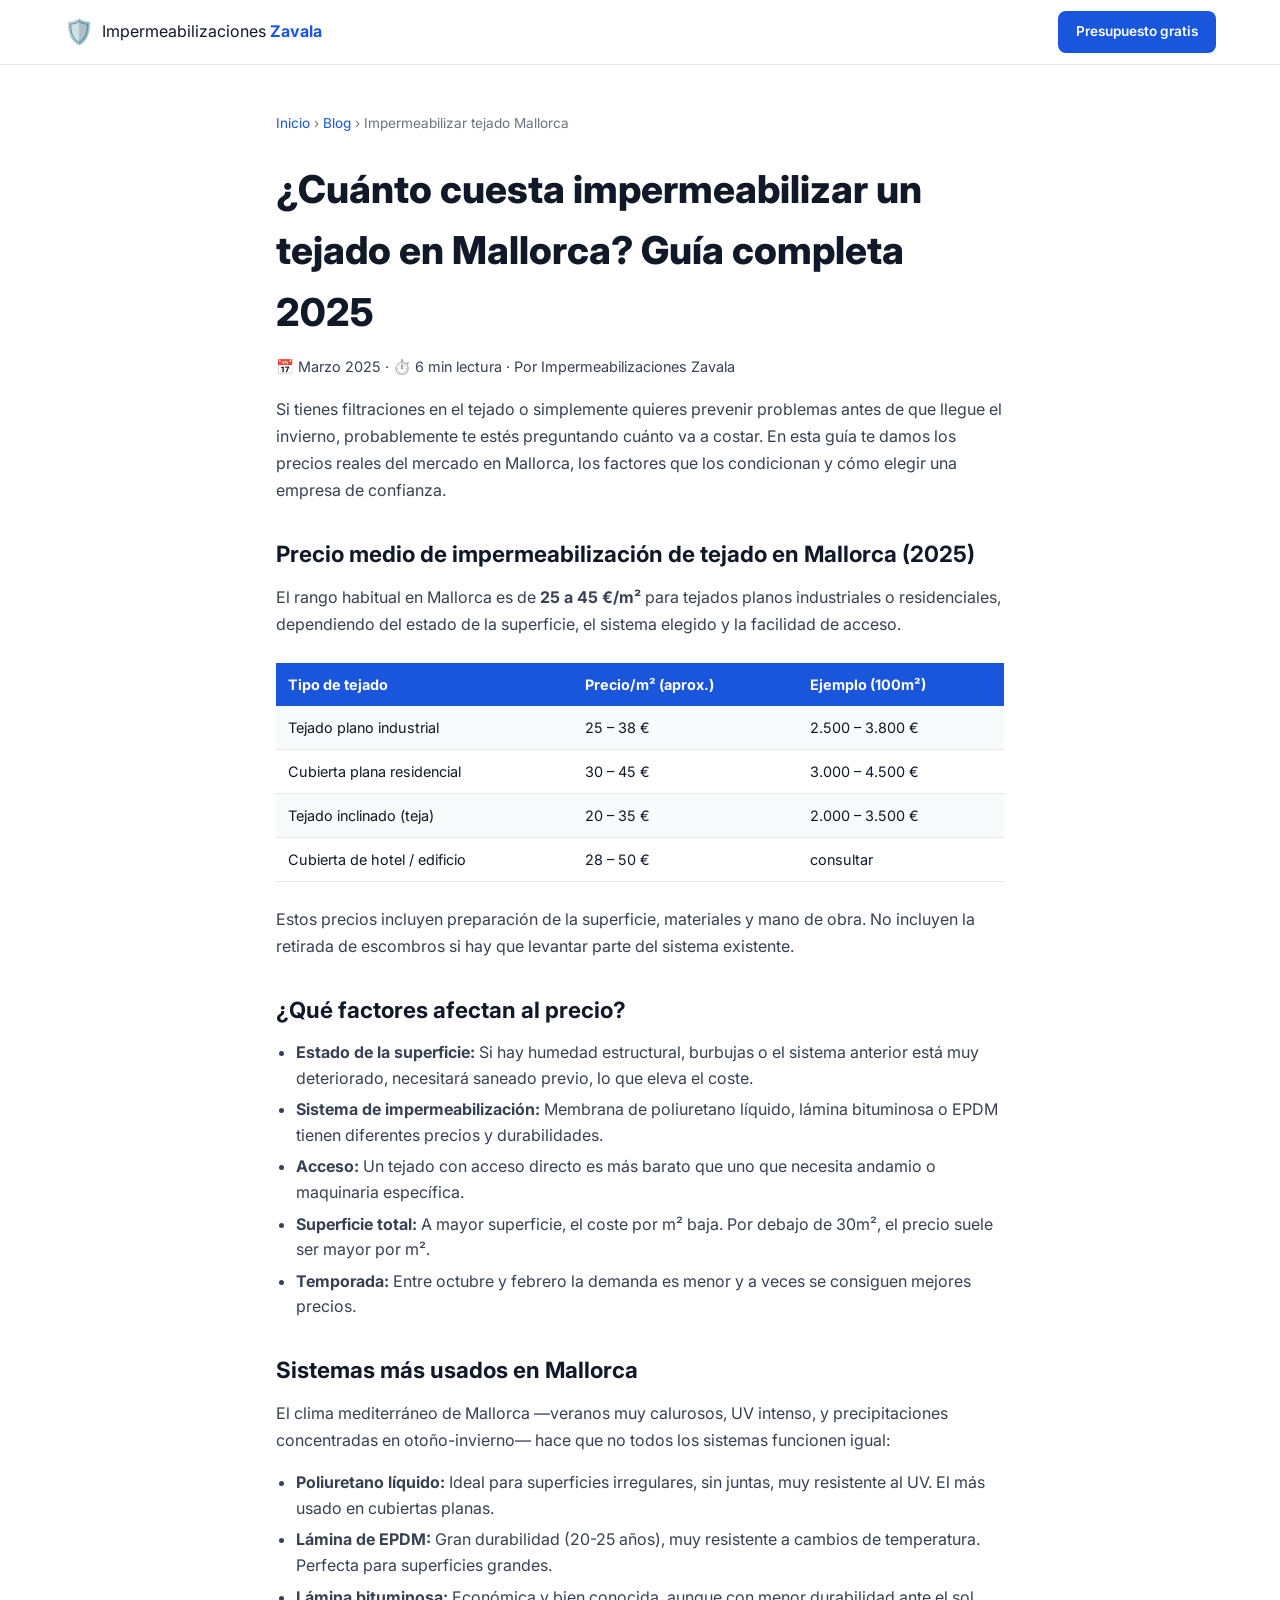
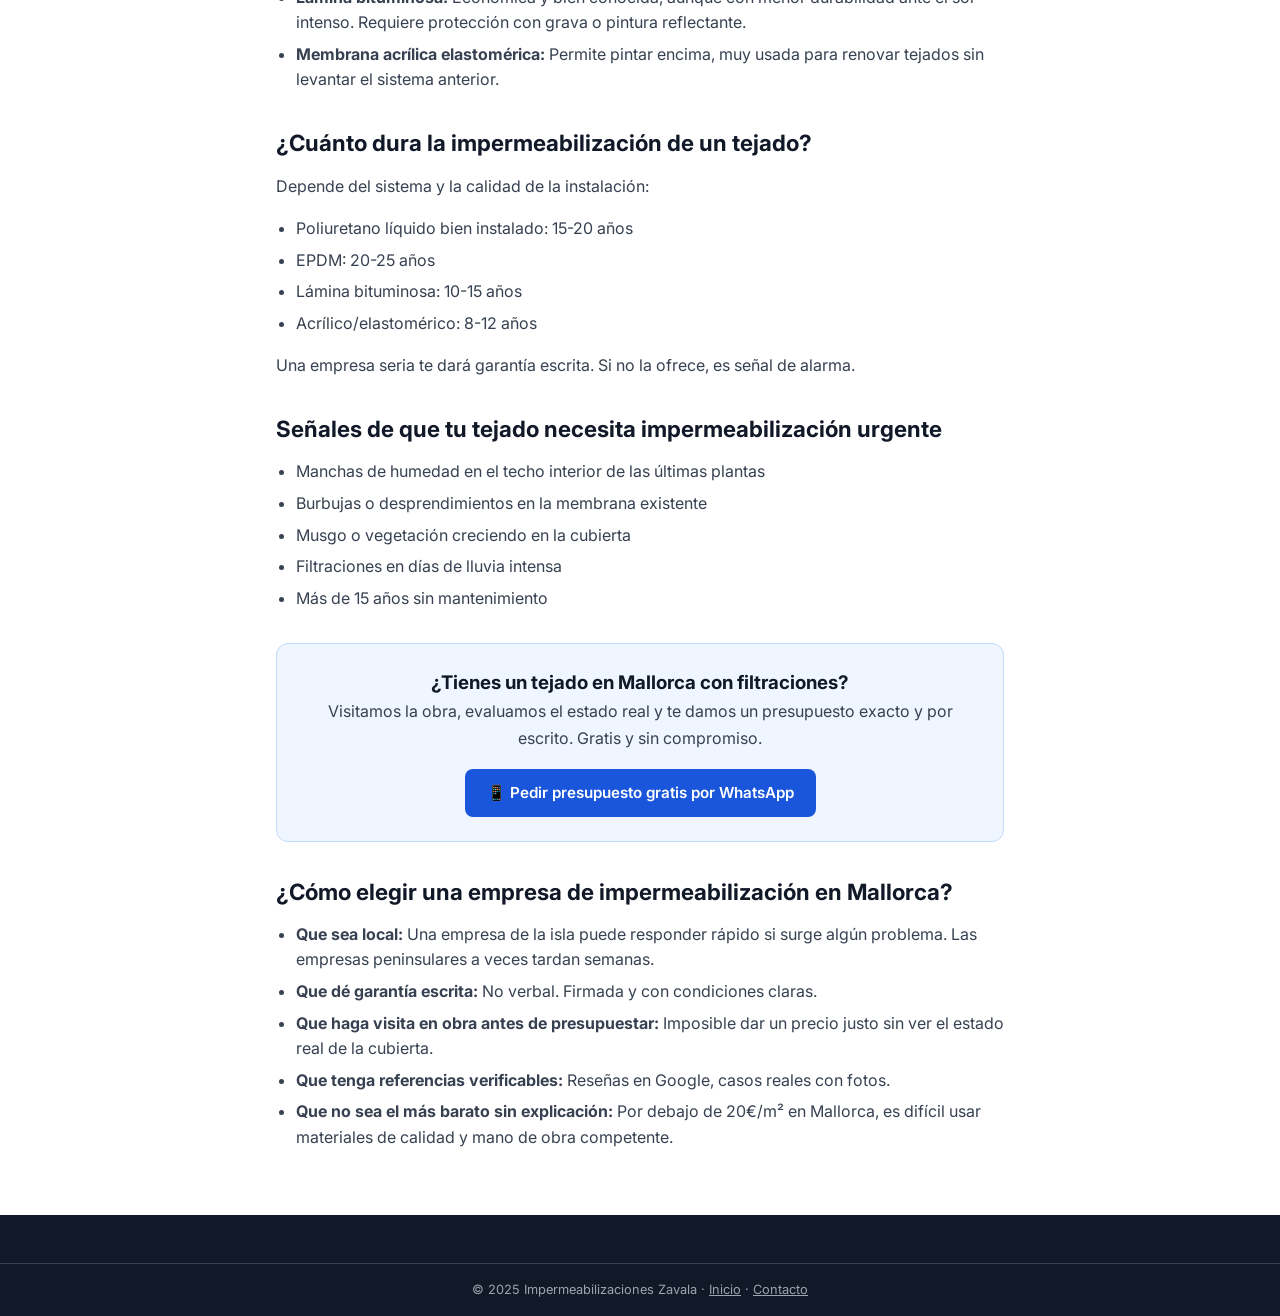
==== blog/impermeabilizar-tejado-mallorca.html @ b0c76f3e "feat: web inicial Impermeabilizaciones Zavala - HTML/CSS/JS con blog SEO" ====
<!DOCTYPE html>
<html lang="es">
<head>
  <meta charset="UTF-8" />
  <meta name="viewport" content="width=device-width, initial-scale=1.0" />
  <title>¿Cuánto cuesta impermeabilizar un tejado en Mallorca? Guía 2025 | Zavala</title>
  <meta name="description" content="Precio real de impermeabilizar un tejado en Mallorca: 25-45€/m². Factores, materiales y cómo elegir empresa. Guía completa actualizada 2025." />
  <link rel="preconnect" href="https://fonts.googleapis.com" />
  <link href="https://fonts.googleapis.com/css2?family=Inter:wght@400;500;600;700;800&display=swap" rel="stylesheet" />
  <link rel="stylesheet" href="../styles.css" />
  <style>
    .blog-post { max-width: 760px; margin: 0 auto; padding: 48px 16px; }
    .blog-post h1 { font-size: clamp(1.6rem, 4vw, 2.4rem); font-weight: 800; margin-bottom: 12px; }
    .post-meta { color: #6b7280; font-size: 0.9rem; margin-bottom: 32px; }
    .blog-post h2 { font-size: 1.4rem; font-weight: 700; margin: 32px 0 12px; }
    .blog-post p { color: #374151; margin-bottom: 16px; line-height: 1.7; }
    .blog-post ul { padding-left: 20px; margin-bottom: 16px; }
    .blog-post ul li { color: #374151; margin-bottom: 6px; line-height: 1.6; }
    .price-table { width: 100%; border-collapse: collapse; margin: 24px 0; font-size: 0.9rem; }
    .price-table th { background: #1a56db; color: #fff; padding: 10px 12px; text-align: left; }
    .price-table td { padding: 10px 12px; border-bottom: 1px solid #e5e7eb; }
    .price-table tr:nth-child(even) td { background: #f9fafb; }
    .cta-box { background: #eff6ff; border: 1px solid #bfdbfe; border-radius: 12px; padding: 24px; margin: 32px 0; text-align: center; }
    .breadcrumb { font-size: 0.85rem; color: #6b7280; margin-bottom: 24px; }
    .breadcrumb a { color: #1a56db; text-decoration: none; }
  </style>
</head>
<body>
  <header class="header">
    <nav class="nav container">
      <a href="../" class="logo">
        <span class="logo-icon">🛡️</span>
        <span class="logo-text">Impermeabilizaciones <strong>Zavala</strong></span>
      </a>
      <a href="../#contacto" class="btn btn-nav">Presupuesto gratis</a>
    </nav>
  </header>

  <main class="blog-post">
    <div class="breadcrumb">
      <a href="../">Inicio</a> › <a href="../#blog">Blog</a> › Impermeabilizar tejado Mallorca
    </div>
    <h1>¿Cuánto cuesta impermeabilizar un tejado en Mallorca? Guía completa 2025</h1>
    <p class="post-meta">📅 Marzo 2025 · ⏱️ 6 min lectura · Por Impermeabilizaciones Zavala</p>

    <p>Si tienes filtraciones en el tejado o simplemente quieres prevenir problemas antes de que llegue el invierno, probablemente te estés preguntando cuánto va a costar. En esta guía te damos los precios reales del mercado en Mallorca, los factores que los condicionan y cómo elegir una empresa de confianza.</p>

    <h2>Precio medio de impermeabilización de tejado en Mallorca (2025)</h2>
    <p>El rango habitual en Mallorca es de <strong>25 a 45 €/m²</strong> para tejados planos industriales o residenciales, dependiendo del estado de la superficie, el sistema elegido y la facilidad de acceso.</p>

    <table class="price-table">
      <tr><th>Tipo de tejado</th><th>Precio/m² (aprox.)</th><th>Ejemplo (100m²)</th></tr>
      <tr><td>Tejado plano industrial</td><td>25 – 38 €</td><td>2.500 – 3.800 €</td></tr>
      <tr><td>Cubierta plana residencial</td><td>30 – 45 €</td><td>3.000 – 4.500 €</td></tr>
      <tr><td>Tejado inclinado (teja)</td><td>20 – 35 €</td><td>2.000 – 3.500 €</td></tr>
      <tr><td>Cubierta de hotel / edificio</td><td>28 – 50 €</td><td>consultar</td></tr>
    </table>

    <p>Estos precios incluyen preparación de la superficie, materiales y mano de obra. No incluyen la retirada de escombros si hay que levantar parte del sistema existente.</p>

    <h2>¿Qué factores afectan al precio?</h2>
    <ul>
      <li><strong>Estado de la superficie:</strong> Si hay humedad estructural, burbujas o el sistema anterior está muy deteriorado, necesitará saneado previo, lo que eleva el coste.</li>
      <li><strong>Sistema de impermeabilización:</strong> Membrana de poliuretano líquido, lámina bituminosa o EPDM tienen diferentes precios y durabilidades.</li>
      <li><strong>Acceso:</strong> Un tejado con acceso directo es más barato que uno que necesita andamio o maquinaria específica.</li>
      <li><strong>Superficie total:</strong> A mayor superficie, el coste por m² baja. Por debajo de 30m², el precio suele ser mayor por m².</li>
      <li><strong>Temporada:</strong> Entre octubre y febrero la demanda es menor y a veces se consiguen mejores precios.</li>
    </ul>

    <h2>Sistemas más usados en Mallorca</h2>
    <p>El clima mediterráneo de Mallorca —veranos muy calurosos, UV intenso, y precipitaciones concentradas en otoño-invierno— hace que no todos los sistemas funcionen igual:</p>
    <ul>
      <li><strong>Poliuretano líquido:</strong> Ideal para superficies irregulares, sin juntas, muy resistente al UV. El más usado en cubiertas planas.</li>
      <li><strong>Lámina de EPDM:</strong> Gran durabilidad (20-25 años), muy resistente a cambios de temperatura. Perfecta para superficies grandes.</li>
      <li><strong>Lámina bituminosa:</strong> Económica y bien conocida, aunque con menor durabilidad ante el sol intenso. Requiere protección con grava o pintura reflectante.</li>
      <li><strong>Membrana acrílica elastomérica:</strong> Permite pintar encima, muy usada para renovar tejados sin levantar el sistema anterior.</li>
    </ul>

    <h2>¿Cuánto dura la impermeabilización de un tejado?</h2>
    <p>Depende del sistema y la calidad de la instalación:</p>
    <ul>
      <li>Poliuretano líquido bien instalado: 15-20 años</li>
      <li>EPDM: 20-25 años</li>
      <li>Lámina bituminosa: 10-15 años</li>
      <li>Acrílico/elastomérico: 8-12 años</li>
    </ul>
    <p>Una empresa seria te dará garantía escrita. Si no la ofrece, es señal de alarma.</p>

    <h2>Señales de que tu tejado necesita impermeabilización urgente</h2>
    <ul>
      <li>Manchas de humedad en el techo interior de las últimas plantas</li>
      <li>Burbujas o desprendimientos en la membrana existente</li>
      <li>Musgo o vegetación creciendo en la cubierta</li>
      <li>Filtraciones en días de lluvia intensa</li>
      <li>Más de 15 años sin mantenimiento</li>
    </ul>

    <div class="cta-box">
      <h3>¿Tienes un tejado en Mallorca con filtraciones?</h3>
      <p>Visitamos la obra, evaluamos el estado real y te damos un presupuesto exacto y por escrito. Gratis y sin compromiso.</p>
      <a href="https://wa.me/34XXXXXXXXX?text=Hola%2C%20quiero%20presupuesto%20para%20tejado" class="btn btn-primary" target="_blank">📱 Pedir presupuesto gratis por WhatsApp</a>
    </div>

    <h2>¿Cómo elegir una empresa de impermeabilización en Mallorca?</h2>
    <ul>
      <li><strong>Que sea local:</strong> Una empresa de la isla puede responder rápido si surge algún problema. Las empresas peninsulares a veces tardan semanas.</li>
      <li><strong>Que dé garantía escrita:</strong> No verbal. Firmada y con condiciones claras.</li>
      <li><strong>Que haga visita en obra antes de presupuestar:</strong> Imposible dar un precio justo sin ver el estado real de la cubierta.</li>
      <li><strong>Que tenga referencias verificables:</strong> Reseñas en Google, casos reales con fotos.</li>
      <li><strong>Que no sea el más barato sin explicación:</strong> Por debajo de 20€/m² en Mallorca, es difícil usar materiales de calidad y mano de obra competente.</li>
    </ul>
  </main>

  <footer class="footer">
    <div class="footer-bottom">
      <div class="container">
        <p>© 2025 Impermeabilizaciones Zavala · <a href="../">Inicio</a> · <a href="../#contacto">Contacto</a></p>
      </div>
    </div>
  </footer>
</body>
</html>
---- styles.css ----
/* ============================================
   IMPERMEABILIZACIONES ZAVALA - CSS
   Mobile-first, Core Web Vitals optimized
   ============================================ */

*, *::before, *::after {
  box-sizing: border-box;
  margin: 0;
  padding: 0;
}

:root {
  --color-primary: #1a56db;
  --color-primary-dark: #1240ab;
  --color-accent: #2563eb;
  --color-dark: #111827;
  --color-gray: #6b7280;
  --color-light: #f9fafb;
  --color-border: #e5e7eb;
  --color-success: #059669;
  --color-whatsapp: #25d366;
  --font: 'Inter', system-ui, -apple-system, sans-serif;
  --radius: 12px;
  --radius-sm: 8px;
  --shadow: 0 4px 6px -1px rgba(0,0,0,0.1), 0 2px 4px -2px rgba(0,0,0,0.1);
  --shadow-lg: 0 10px 15px -3px rgba(0,0,0,0.1), 0 4px 6px -4px rgba(0,0,0,0.1);
}

html { scroll-behavior: smooth; }

body {
  font-family: var(--font);
  color: var(--color-dark);
  line-height: 1.6;
  background: #fff;
}

.container {
  width: 100%;
  max-width: 1200px;
  margin: 0 auto;
  padding: 0 16px;
}

/* ---- HEADER ---- */
.header {
  position: sticky;
  top: 0;
  z-index: 100;
  background: rgba(255,255,255,0.95);
  backdrop-filter: blur(10px);
  border-bottom: 1px solid var(--color-border);
}

.nav {
  display: flex;
  align-items: center;
  justify-content: space-between;
  height: 64px;
}

.logo {
  display: flex;
  align-items: center;
  gap: 8px;
  text-decoration: none;
  color: var(--color-dark);
  font-size: 1rem;
}
.logo-icon { font-size: 1.5rem; }
.logo-text strong { color: var(--color-primary); }

.nav-links {
  display: none;
  list-style: none;
  gap: 8px;
  align-items: center;
}
.nav-links a {
  text-decoration: none;
  color: var(--color-gray);
  font-size: 0.9rem;
  font-weight: 500;
  padding: 6px 10px;
  border-radius: var(--radius-sm);
  transition: color 0.2s;
}
.nav-links a:hover { color: var(--color-primary); }

.nav-toggle {
  background: none;
  border: none;
  font-size: 1.5rem;
  cursor: pointer;
  padding: 4px;
}

.nav-mobile {
  display: none;
  flex-direction: column;
  padding: 12px 16px;
  border-top: 1px solid var(--color-border);
  background: #fff;
}
.nav-mobile.open { display: flex; }
.nav-mobile a {
  padding: 10px 0;
  text-decoration: none;
  color: var(--color-dark);
  font-weight: 500;
  border-bottom: 1px solid var(--color-border);
}

/* ---- BUTTONS ---- */
.btn {
  display: inline-flex;
  align-items: center;
  gap: 6px;
  padding: 10px 20px;
  border-radius: var(--radius-sm);
  font-weight: 600;
  font-size: 0.95rem;
  text-decoration: none;
  border: 2px solid transparent;
  cursor: pointer;
  transition: all 0.2s;
  text-align: center;
  justify-content: center;
}
.btn-primary {
  background: var(--color-primary);
  color: #fff;
}
.btn-primary:hover { background: var(--color-primary-dark); }
.btn-outline {
  background: transparent;
  border-color: var(--color-primary);
  color: var(--color-primary);
}
.btn-outline:hover { background: var(--color-primary); color: #fff; }
.btn-nav {
  background: var(--color-primary);
  color: #fff;
  font-size: 0.85rem;
  padding: 8px 16px;
}
.btn-sm { padding: 8px 16px; font-size: 0.85rem; }
.btn-lg { padding: 14px 28px; font-size: 1rem; }
.btn-full { width: 100%; }

/* ---- HERO ---- */
.hero {
  background: linear-gradient(135deg, #1e3a8a 0%, #1a56db 50%, #3b82f6 100%);
  color: #fff;
  padding: 80px 0 64px;
}
.hero-content { text-align: center; }
.hero-badge {
  display: inline-block;
  background: rgba(255,255,255,0.15);
  border: 1px solid rgba(255,255,255,0.3);
  padding: 6px 16px;
  border-radius: 100px;
  font-size: 0.85rem;
  font-weight: 600;
  margin-bottom: 24px;
}
.hero-title {
  font-size: clamp(1.8rem, 5vw, 3.2rem);
  font-weight: 800;
  line-height: 1.2;
  margin-bottom: 20px;
}
.accent { color: #fbbf24; }
.hero-sub {
  font-size: 1.1rem;
  opacity: 0.9;
  max-width: 600px;
  margin: 0 auto 32px;
}
.hero-ctas {
  display: flex;
  gap: 12px;
  justify-content: center;
  flex-wrap: wrap;
  margin-bottom: 32px;
}
.btn-primary.btn-lg { background: #fbbf24; color: #1e3a8a; }
.btn-primary.btn-lg:hover { background: #f59e0b; }
.btn-outline.btn-lg { border-color: rgba(255,255,255,0.6); color: #fff; }
.btn-outline.btn-lg:hover { background: rgba(255,255,255,0.15); }

.hero-trust {
  display: flex;
  gap: 16px;
  justify-content: center;
  flex-wrap: wrap;
  font-size: 0.85rem;
  opacity: 0.85;
}
.hero-trust span {
  background: rgba(255,255,255,0.1);
  padding: 4px 12px;
  border-radius: 100px;
}

/* ---- SECTIONS ---- */
.section { padding: 72px 0; }
.section-alt { background: var(--color-light); }
.section-title {
  font-size: clamp(1.5rem, 3vw, 2.2rem);
  font-weight: 800;
  text-align: center;
  margin-bottom: 12px;
}
.section-sub {
  text-align: center;
  color: var(--color-gray);
  max-width: 600px;
  margin: 0 auto 48px;
}

/* ---- SERVICES ---- */
.services-grid {
  display: grid;
  grid-template-columns: 1fr;
  gap: 24px;
}
.service-card {
  background: #fff;
  border: 1px solid var(--color-border);
  border-radius: var(--radius);
  padding: 28px;
  position: relative;
  box-shadow: var(--shadow);
}
.service-card.featured {
  border-color: var(--color-primary);
  box-shadow: 0 0 0 2px var(--color-primary), var(--shadow-lg);
}
.service-badge {
  position: absolute;
  top: -12px;
  left: 20px;
  background: var(--color-primary);
  color: #fff;
  font-size: 0.75rem;
  font-weight: 700;
  padding: 4px 12px;
  border-radius: 100px;
  text-transform: uppercase;
}
.service-icon { font-size: 2.5rem; margin-bottom: 16px; }
.service-card h3 { font-size: 1.2rem; margin-bottom: 12px; }
.service-card p { color: var(--color-gray); margin-bottom: 16px; font-size: 0.95rem; }
.service-card ul { list-style: none; margin-bottom: 20px; }
.service-card ul li {
  padding: 4px 0;
  font-size: 0.9rem;
  color: var(--color-gray);
}
.service-card ul li::before { content: "✓ "; color: var(--color-success); font-weight: 700; }

/* ---- PRICES ---- */
.prices-grid {
  display: grid;
  grid-template-columns: 1fr;
  gap: 24px;
  margin-bottom: 24px;
}
.price-card {
  background: #fff;
  border: 1px solid var(--color-border);
  border-radius: var(--radius);
  padding: 28px;
  box-shadow: var(--shadow);
}
.price-card h3 { font-size: 1.1rem; margin-bottom: 8px; }
.price-range {
  font-size: 1.8rem;
  font-weight: 800;
  color: var(--color-primary);
  margin-bottom: 12px;
}
.price-card p { color: var(--color-gray); font-size: 0.9rem; margin-bottom: 12px; }
.price-card ul { list-style: none; }
.price-card ul li {
  padding: 3px 0;
  font-size: 0.85rem;
  color: var(--color-gray);
}
.price-card ul li::before { content: "→ "; color: var(--color-primary); }
.price-note {
  background: #eff6ff;
  border: 1px solid #bfdbfe;
  border-radius: var(--radius-sm);
  padding: 16px 20px;
  font-size: 0.95rem;
}
.price-note a { color: var(--color-primary); }

/* ---- CASES ---- */
.cases-grid { display: grid; gap: 32px; }
.case-card {
  background: #fff;
  border: 1px solid var(--color-border);
  border-radius: var(--radius);
  overflow: hidden;
  box-shadow: var(--shadow);
}
.case-images {
  display: flex;
  align-items: stretch;
  background: #f3f4f6;
  min-height: 160px;
}
.case-img {
  flex: 1;
  position: relative;
  display: flex;
  align-items: flex-end;
  padding: 12px;
}
.case-img.before { background: #fee2e2; }
.case-img.after { background: #dcfce7; }
.case-label {
  position: absolute;
  top: 8px;
  left: 8px;
  font-size: 0.7rem;
  font-weight: 800;
  padding: 2px 8px;
  border-radius: 4px;
  text-transform: uppercase;
}
.case-img.before .case-label { background: #ef4444; color: #fff; }
.case-img.after .case-label { background: #22c55e; color: #fff; }
.case-placeholder {
  font-size: 0.75rem;
  color: var(--color-gray);
  font-style: italic;
  margin-top: 24px;
}
.case-arrow {
  display: flex;
  align-items: center;
  padding: 12px 8px;
  font-size: 1.5rem;
  color: var(--color-gray);
  background: #f3f4f6;
}
.case-info { padding: 20px 24px; }
.case-info h3 { font-size: 1.1rem; margin-bottom: 8px; }
.case-info p { color: var(--color-gray); font-size: 0.9rem; margin-bottom: 12px; }
.case-stats {
  display: flex;
  gap: 16px;
  flex-wrap: wrap;
  font-size: 0.8rem;
  color: var(--color-gray);
}
.cases-cta { text-align: center; margin-top: 32px; }

/* ---- GUARANTEE ---- */
.guarantee-grid {
  display: grid;
  gap: 40px;
}
.guarantee-main {
  background: linear-gradient(135deg, #1e3a8a, #1a56db);
  color: #fff;
  border-radius: var(--radius);
  padding: 40px;
  text-align: center;
}
.guarantee-icon { font-size: 3rem; margin-bottom: 16px; }
.guarantee-main h3 { font-size: 1.4rem; margin-bottom: 12px; }
.guarantee-main p { opacity: 0.9; margin-bottom: 28px; }
.guarantee-years {
  display: flex;
  gap: 20px;
  justify-content: center;
  flex-wrap: wrap;
}
.year-badge {
  background: rgba(255,255,255,0.15);
  border: 1px solid rgba(255,255,255,0.3);
  border-radius: var(--radius-sm);
  padding: 16px 24px;
  text-align: center;
}
.year-num {
  display: block;
  font-size: 2.5rem;
  font-weight: 800;
  color: #fbbf24;
  line-height: 1;
}
.year-label {
  font-size: 0.8rem;
  opacity: 0.8;
}
.guarantee-points { display: flex; flex-direction: column; gap: 20px; }
.gp-item { display: flex; gap: 16px; align-items: flex-start; }
.gp-icon { font-size: 1.5rem; flex-shrink: 0; margin-top: 2px; }
.gp-item strong { display: block; font-size: 1rem; margin-bottom: 4px; }
.gp-item p { color: var(--color-gray); font-size: 0.9rem; margin: 0; }

/* ---- REVIEWS ---- */
.reviews-grid {
  display: grid;
  gap: 24px;
  margin-bottom: 32px;
}
.review-card {
  background: #fff;
  border: 1px solid var(--color-border);
  border-radius: var(--radius);
  padding: 24px;
  box-shadow: var(--shadow);
}
.review-stars { font-size: 1.1rem; margin-bottom: 12px; }
.review-card p {
  color: var(--color-dark);
  font-style: italic;
  margin-bottom: 16px;
  font-size: 0.95rem;
}
.reviewer { display: flex; align-items: center; gap: 12px; }
.reviewer-avatar {
  width: 40px; height: 40px;
  background: var(--color-primary);
  color: #fff;
  border-radius: 50%;
  display: flex; align-items: center; justify-content: center;
  font-weight: 700; font-size: 0.85rem;
}
.reviewer strong { display: block; font-size: 0.9rem; }
.reviewer span { color: var(--color-gray); font-size: 0.8rem; }
.reviews-cta { text-align: center; }

/* ---- BLOG ---- */
.blog-grid { display: grid; gap: 24px; }
.blog-card {
  background: #fff;
  border: 1px solid var(--color-border);
  border-radius: var(--radius);
  padding: 24px;
  box-shadow: var(--shadow);
}
.blog-category {
  display: inline-block;
  background: #eff6ff;
  color: var(--color-primary);
  font-size: 0.75rem;
  font-weight: 700;
  padding: 3px 10px;
  border-radius: 100px;
  margin-bottom: 10px;
  text-transform: uppercase;
}
.blog-card h3 { font-size: 1rem; margin-bottom: 8px; }
.blog-card h3 a { text-decoration: none; color: var(--color-dark); }
.blog-card h3 a:hover { color: var(--color-primary); }
.blog-card p { color: var(--color-gray); font-size: 0.9rem; margin-bottom: 12px; }
.blog-meta { display: flex; gap: 16px; font-size: 0.8rem; color: var(--color-gray); }

/* ---- CONTACT ---- */
.contact-section { background: #f8faff; }
.contact-grid { display: grid; gap: 48px; }
.contact-info h2 { font-size: 1.6rem; font-weight: 800; margin-bottom: 12px; }
.contact-info p { color: var(--color-gray); margin-bottom: 28px; }
.contact-channels { display: flex; flex-direction: column; gap: 12px; margin-bottom: 20px; }
.contact-btn {
  display: flex;
  align-items: center;
  gap: 14px;
  padding: 16px 20px;
  border-radius: var(--radius-sm);
  text-decoration: none;
  color: #fff;
  font-weight: 600;
  transition: opacity 0.2s;
}
.contact-btn:hover { opacity: 0.9; }
.contact-btn.whatsapp { background: var(--color-whatsapp); }
.contact-btn.phone { background: var(--color-primary); }
.contact-btn.email { background: #4b5563; }
.ch-icon { font-size: 1.4rem; flex-shrink: 0; }
.contact-btn strong { display: block; }
.contact-btn span { font-size: 0.85rem; opacity: 0.85; font-weight: 400; }
.contact-badge {
  display: flex;
  gap: 12px;
  flex-wrap: wrap;
  font-size: 0.85rem;
  color: var(--color-gray);
}

.contact-form-wrap {
  background: #fff;
  border-radius: var(--radius);
  padding: 32px;
  box-shadow: var(--shadow-lg);
  border: 1px solid var(--color-border);
}
.contact-form h3 { font-size: 1.2rem; margin-bottom: 20px; }
.form-group { margin-bottom: 16px; }
.form-group label {
  display: block;
  font-size: 0.85rem;
  font-weight: 600;
  margin-bottom: 6px;
  color: var(--color-dark);
}
.form-group input,
.form-group select,
.form-group textarea {
  width: 100%;
  padding: 10px 14px;
  border: 1px solid var(--color-border);
  border-radius: var(--radius-sm);
  font-family: var(--font);
  font-size: 0.95rem;
  transition: border-color 0.2s;
}
.form-group input:focus,
.form-group select:focus,
.form-group textarea:focus {
  outline: none;
  border-color: var(--color-primary);
  box-shadow: 0 0 0 3px rgba(26, 86, 219, 0.1);
}
.form-note { font-size: 0.8rem; color: var(--color-gray); text-align: center; margin-top: 10px; }

/* ---- FOOTER ---- */
.footer { background: #111827; color: #9ca3af; padding: 48px 0 0; }
.footer-content {
  display: grid;
  gap: 32px;
  margin-bottom: 32px;
}
.footer-brand .logo-icon { font-size: 1.8rem; }
.footer-brand span { color: #fff; font-size: 1rem; }
.footer-brand strong { color: var(--color-accent); }
.footer-brand p { font-size: 0.85rem; margin-top: 8px; }
.footer-links h4 { color: #fff; font-size: 0.9rem; margin-bottom: 12px; }
.footer-links ul { list-style: none; }
.footer-links ul li { margin-bottom: 6px; }
.footer-links ul li a { color: #9ca3af; text-decoration: none; font-size: 0.85rem; }
.footer-links ul li a:hover { color: #fff; }
.footer-contact h4 { color: #fff; font-size: 0.9rem; margin-bottom: 12px; }
.footer-contact p { font-size: 0.85rem; margin-bottom: 6px; }
.footer-contact a { color: #9ca3af; text-decoration: none; }
.footer-contact a:hover { color: #fff; }
.footer-bottom {
  border-top: 1px solid #374151;
  padding: 16px 0;
  text-align: center;
  font-size: 0.8rem;
}
.footer-bottom a { color: #9ca3af; }

/* ============================================
   RESPONSIVE — TABLETS AND ABOVE (768px+)
   ============================================ */
@media (min-width: 768px) {
  .nav-links { display: flex; }
  .nav-toggle { display: none; }
  .services-grid { grid-template-columns: repeat(2, 1fr); }
  .prices-grid { grid-template-columns: repeat(3, 1fr); }
  .cases-grid { grid-template-columns: 1fr; }
  .reviews-grid { grid-template-columns: repeat(3, 1fr); }
  .blog-grid { grid-template-columns: repeat(3, 1fr); }
  .contact-grid { grid-template-columns: 1fr 1fr; align-items: start; }
  .footer-content { grid-template-columns: 2fr 1fr 1fr 1.5fr; }
  .guarantee-grid { grid-template-columns: 1fr 1fr; align-items: start; }
}

/* ============================================
   RESPONSIVE — DESKTOP (1024px+)
   ============================================ */
@media (min-width: 1024px) {
  .services-grid { grid-template-columns: repeat(4, 1fr); }
  .container { padding: 0 24px; }
}
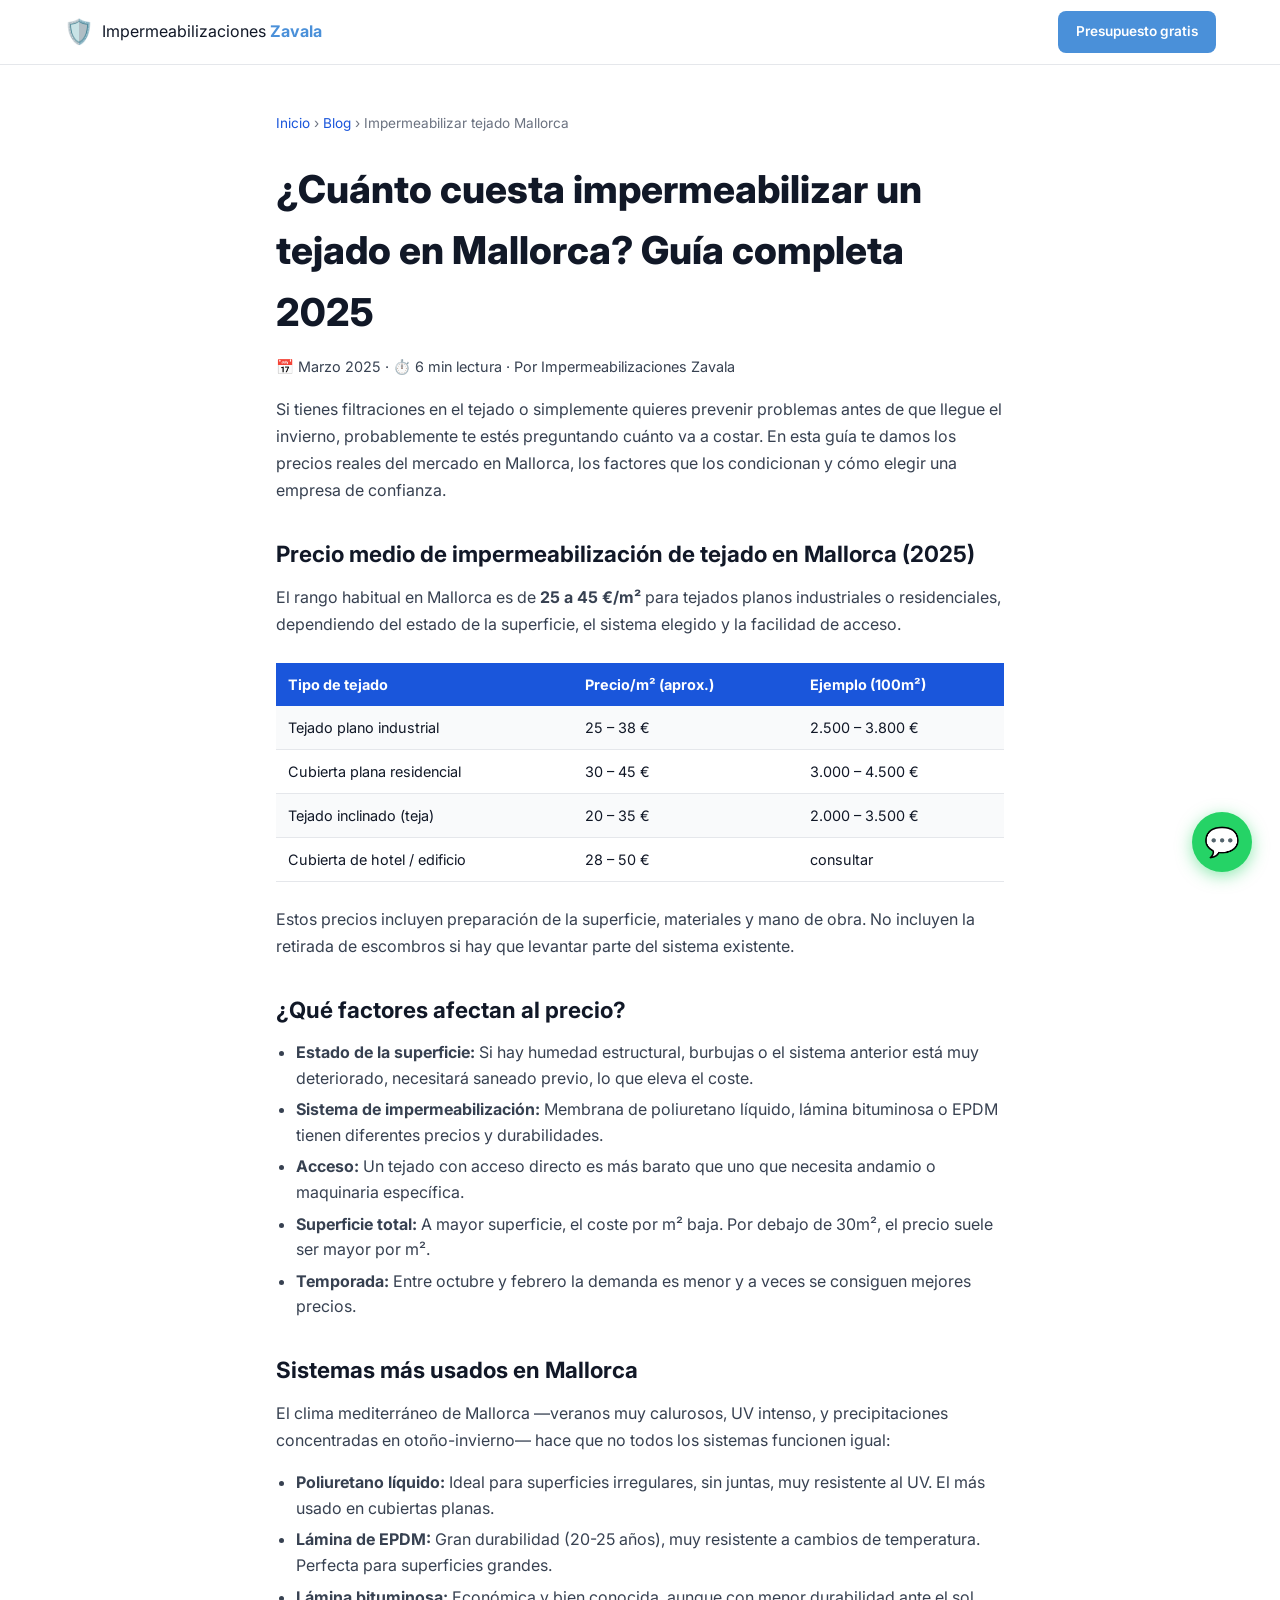
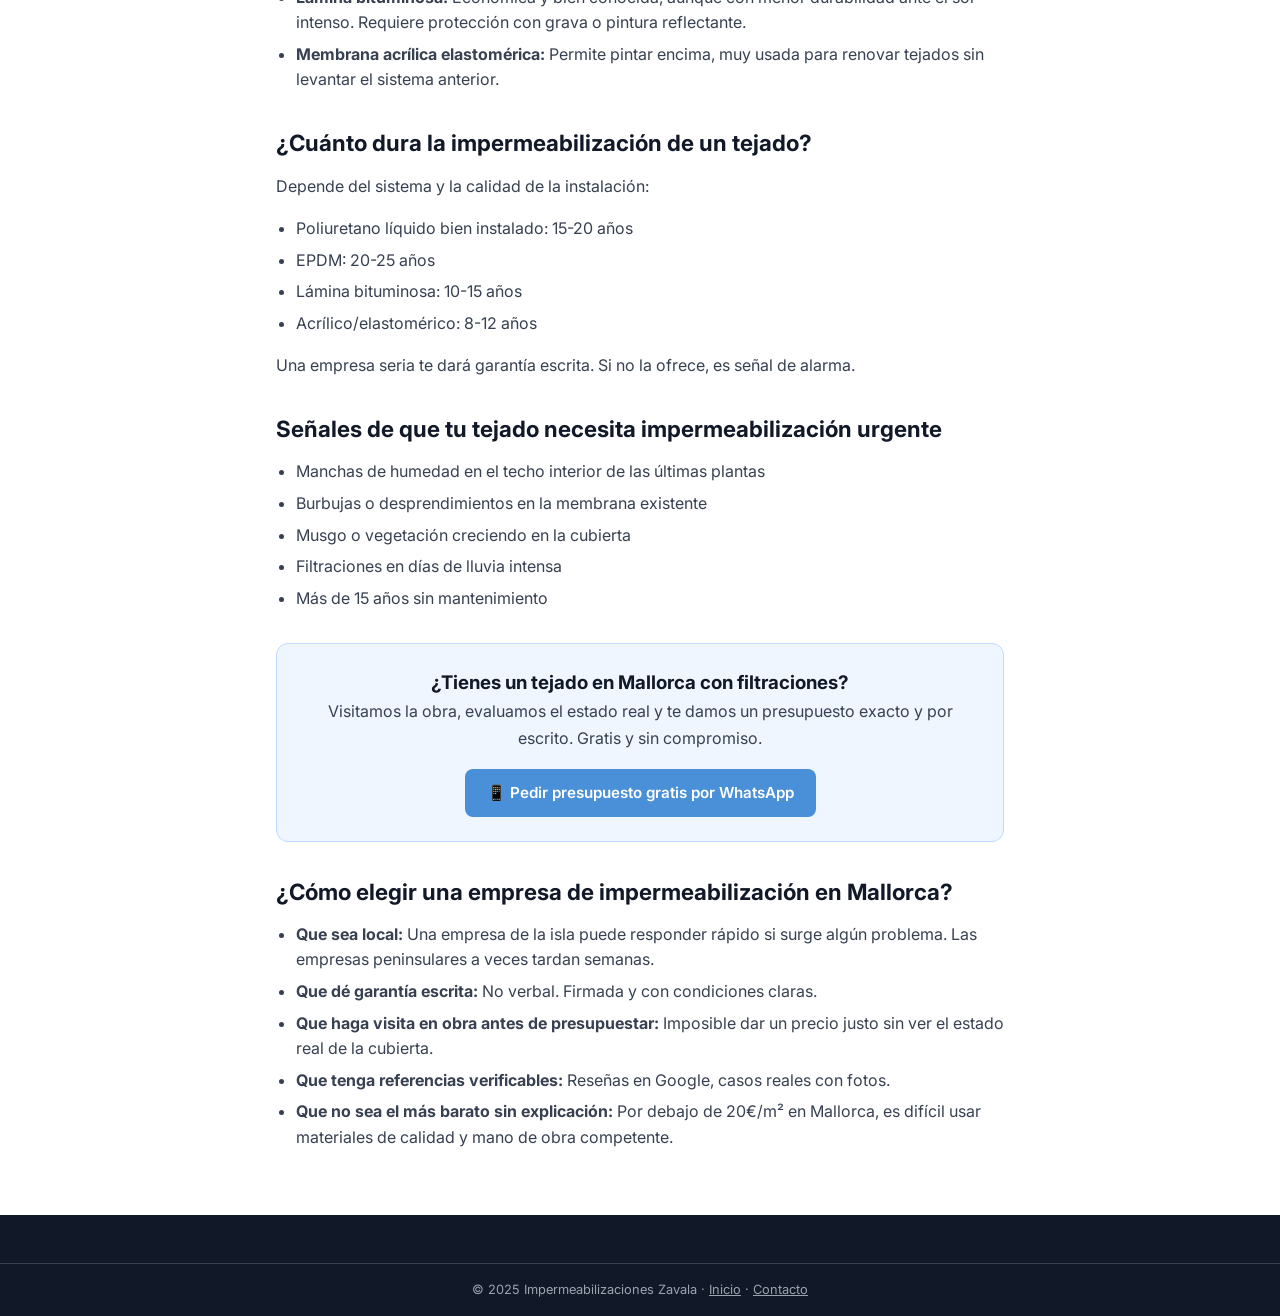
==== commit 99903620: "fix: logo header 48px, añadir botón flotante WhatsApp en todas las páginas" ====
--- a/blog/impermeabilizar-tejado-mallorca.html
+++ b/blog/impermeabilizar-tejado-mallorca.html
@@ -118,5 +118,7 @@
       </div>
     </div>
   </footer>
+  <!-- FLOATING WHATSAPP BUTTON -->
+  <a href="https://wa.me/34XXXXXXXXX?text=Hola%2C%20quiero%20un%20presupuesto%20gratis" class="wa-float" target="_blank" rel="noopener" aria-label="Contactar por WhatsApp">💬</a>
 </body>
 </html>
--- a/styles.css
+++ b/styles.css
@@ -10,9 +10,9 @@
 }
 
 :root {
-  --color-primary: #1a56db;
-  --color-primary-dark: #1240ab;
-  --color-accent: #2563eb;
+  --color-primary: #4A90D9;
+  --color-primary-dark: #2C4A6E;
+  --color-accent: #4A90D9;
   --color-dark: #111827;
   --color-gray: #6b7280;
   --color-light: #f9fafb;
@@ -150,7 +150,7 @@
 
 /* ---- HERO ---- */
 .hero {
-  background: linear-gradient(135deg, #1e3a8a 0%, #1a56db 50%, #3b82f6 100%);
+  background: linear-gradient(135deg, #2C4A6E 0%, #4A90D9 50%, #6daee0 100%);
   color: #fff;
   padding: 80px 0 64px;
 }
@@ -367,7 +367,7 @@
   gap: 40px;
 }
 .guarantee-main {
-  background: linear-gradient(135deg, #1e3a8a, #1a56db);
+  background: linear-gradient(135deg, #2C4A6E, #4A90D9);
   color: #fff;
   border-radius: var(--radius);
   padding: 40px;
@@ -584,3 +584,92 @@
   .services-grid { grid-template-columns: repeat(4, 1fr); }
   .container { padding: 0 24px; }
 }
+
+/* ============================================
+   LOGO IMAGES
+   ============================================ */
+.logo-img {
+  height: 48px;
+  width: auto;
+  object-fit: contain;
+  border-radius: 6px;
+}
+
+/* ============================================
+   FLOATING WHATSAPP BUTTON
+   ============================================ */
+.wa-float {
+  position: fixed;
+  bottom: 28px;
+  right: 28px;
+  z-index: 9999;
+  width: 60px;
+  height: 60px;
+  background: var(--color-whatsapp);
+  border-radius: 50%;
+  display: flex;
+  align-items: center;
+  justify-content: center;
+  box-shadow: 0 4px 16px rgba(37,211,102,0.5);
+  text-decoration: none;
+  font-size: 1.8rem;
+  transition: transform 0.2s, box-shadow 0.2s;
+  animation: wa-pulse 2.5s infinite;
+}
+.wa-float:hover {
+  transform: scale(1.1);
+  box-shadow: 0 6px 24px rgba(37,211,102,0.65);
+}
+@keyframes wa-pulse {
+  0%, 100% { box-shadow: 0 4px 16px rgba(37,211,102,0.5); }
+  50% { box-shadow: 0 4px 28px rgba(37,211,102,0.75); }
+}
+
+.footer-logo-img {
+  height: 48px;
+  width: auto;
+  object-fit: contain;
+  border-radius: 6px;
+  margin-bottom: 8px;
+  display: block;
+}
+
+/* ============================================
+   HERO OVERLAY (for background image)
+   ============================================ */
+.hero-overlay {
+  position: absolute;
+  inset: 0;
+  background: rgba(44, 74, 110, 0.72);
+  z-index: 0;
+}
+
+/* ============================================
+   SERVICE CARD IMAGES
+   ============================================ */
+.service-img {
+  width: 100%;
+  height: 180px;
+  overflow: hidden;
+  border-radius: var(--radius) var(--radius) 0 0;
+  margin: -24px -24px 16px -24px;
+  width: calc(100% + 48px);
+}
+
+.service-img img {
+  width: 100%;
+  height: 100%;
+  object-fit: cover;
+  display: block;
+}
+
+/* ============================================
+   CASE BEFORE/AFTER IMAGES
+   ============================================ */
+.case-img img {
+  width: 100%;
+  height: 100%;
+  object-fit: cover;
+  display: block;
+  border-radius: var(--radius-sm);
+}
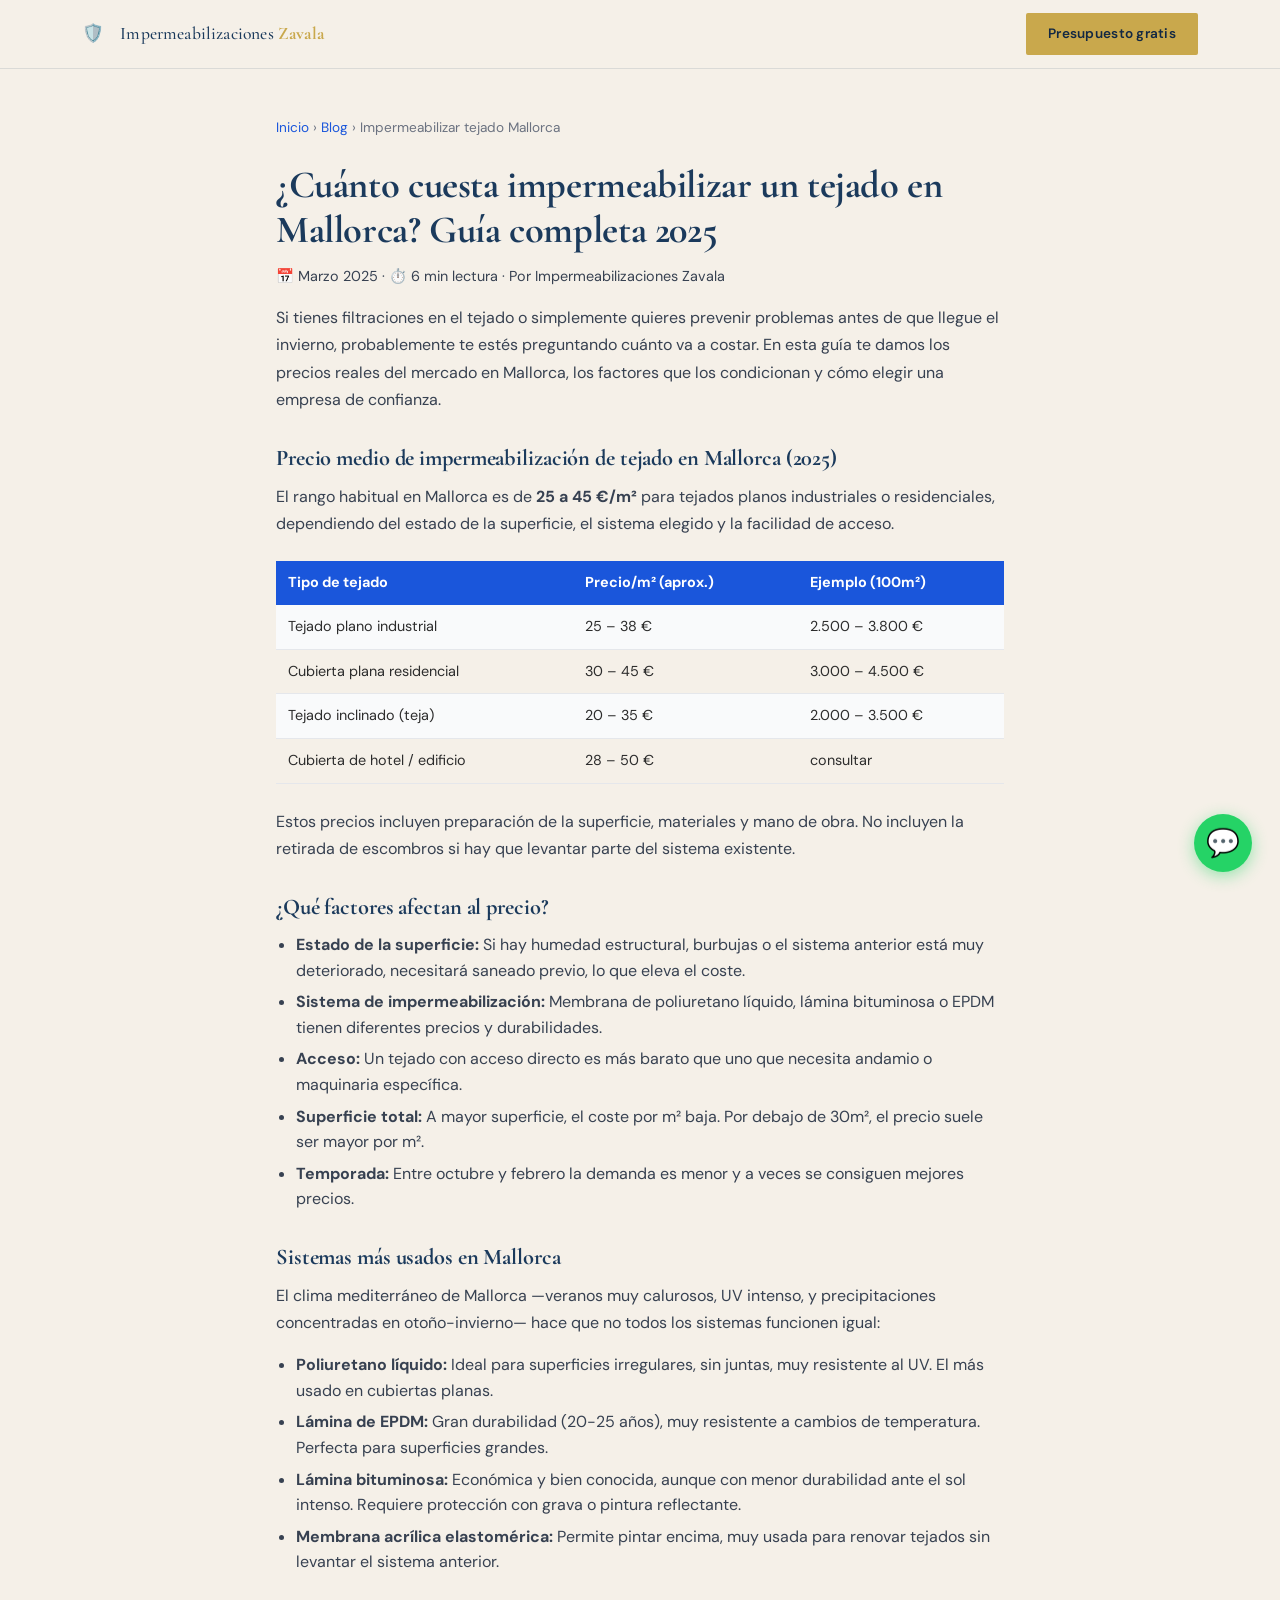
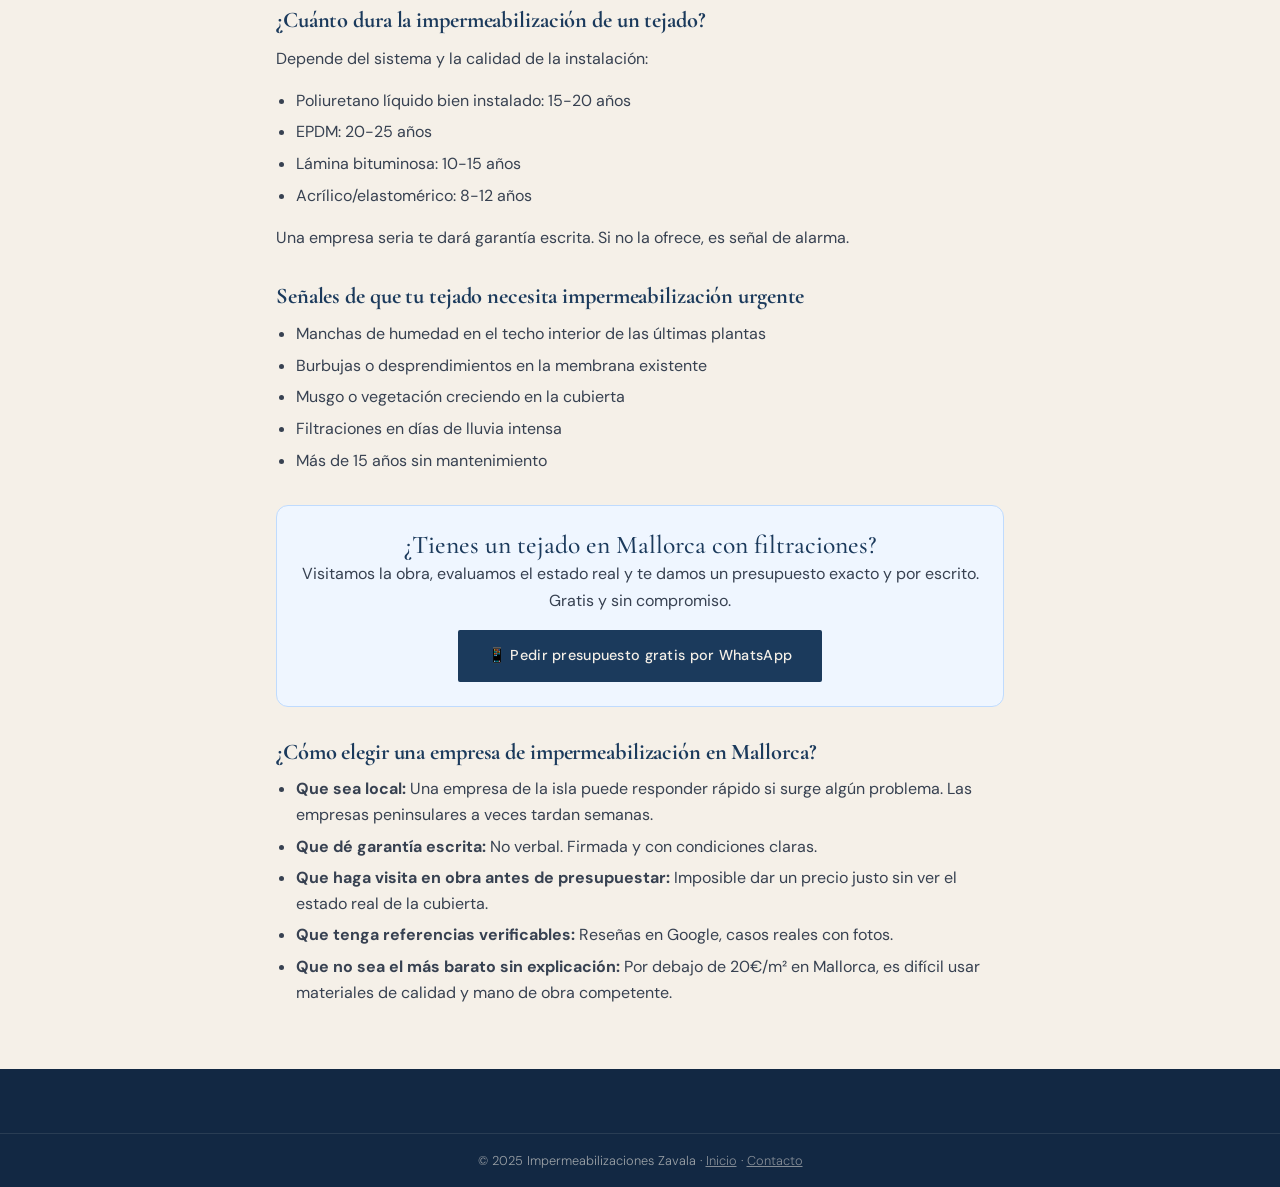
==== commit 52bf679a: "SOZ-26: Fix empty/broken links (WhatsApp CTAs, real Instagram links) Co-Authored-By: Paperclip <nore" ====
--- a/blog/impermeabilizar-tejado-mallorca.html
+++ b/blog/impermeabilizar-tejado-mallorca.html
@@ -98,7 +98,7 @@
     <div class="cta-box">
       <h3>¿Tienes un tejado en Mallorca con filtraciones?</h3>
       <p>Visitamos la obra, evaluamos el estado real y te damos un presupuesto exacto y por escrito. Gratis y sin compromiso.</p>
-      <a href="https://wa.me/34XXXXXXXXX?text=Hola%2C%20quiero%20presupuesto%20para%20tejado" class="btn btn-primary" target="_blank">📱 Pedir presupuesto gratis por WhatsApp</a>
+      <a href="https://wa.me/34600000000?text=Hola%2C%20me%20interesa%20vuestros%20servicios" class="btn btn-primary" target="_blank">📱 Pedir presupuesto gratis por WhatsApp</a>
     </div>
 
     <h2>¿Cómo elegir una empresa de impermeabilización en Mallorca?</h2>
@@ -119,6 +119,6 @@
     </div>
   </footer>
   <!-- FLOATING WHATSAPP BUTTON -->
-  <a href="https://wa.me/34XXXXXXXXX?text=Hola%2C%20quiero%20un%20presupuesto%20gratis" class="wa-float" target="_blank" rel="noopener" aria-label="Contactar por WhatsApp">💬</a>
+  <a href="https://wa.me/34600000000?text=Hola%2C%20me%20interesa%20vuestros%20servicios" class="wa-float" target="_blank" rel="noopener" aria-label="Contactar por WhatsApp">💬</a>
 </body>
 </html>
--- a/styles.css
+++ b/styles.css
@@ -1,7 +1,9 @@
 /* ============================================
-   IMPERMEABILIZACIONES ZAVALA - CSS
-   Mobile-first, Core Web Vitals optimized
-   ============================================ */
+   IMPERMEABILIZACIONES ZAVALA — ARCHITECTURAL/PREMIUM CSS
+   Cormorant Garamond + DM Sans | Cream #F5F0E8 | Deep Blue #1B3A5C | Gold #C9A84C
+   ============================================ */
+
+@import url('https://fonts.googleapis.com/css2?family=Cormorant+Garamond:ital,wght@0,300;0,400;0,500;0,600;1,300;1,400&family=DM+Sans:wght@300;400;500;600&display=swap');
 
 *, *::before, *::after {
   box-sizing: border-box;
@@ -10,45 +12,115 @@
 }
 
 :root {
-  --color-primary: #4A90D9;
-  --color-primary-dark: #2C4A6E;
-  --color-accent: #4A90D9;
-  --color-dark: #111827;
-  --color-gray: #6b7280;
-  --color-light: #f9fafb;
-  --color-border: #e5e7eb;
-  --color-success: #059669;
+  /* Architectural/Premium palette */
+  --color-cream: #F5F0E8;
+  --color-cream-dark: #EDE8DF;
+  --color-blue: #1B3A5C;
+  --color-blue-dark: #122843;
+  --color-blue-light: #2a5280;
+  --color-gold: #C9A84C;
+  --color-gold-dark: #a8882c;
+  --color-gold-light: #d9bc72;
+  --color-text: #2C2C2C;
+  --color-text-light: #5a5a5a;
+  --color-text-muted: #8a8a8a;
+  --color-white: #ffffff;
+  --color-border: rgba(27,58,92,0.12);
   --color-whatsapp: #25d366;
-  --font: 'Inter', system-ui, -apple-system, sans-serif;
-  --radius: 12px;
-  --radius-sm: 8px;
-  --shadow: 0 4px 6px -1px rgba(0,0,0,0.1), 0 2px 4px -2px rgba(0,0,0,0.1);
-  --shadow-lg: 0 10px 15px -3px rgba(0,0,0,0.1), 0 4px 6px -4px rgba(0,0,0,0.1);
-}
-
+
+  /* Fonts */
+  --font-heading: 'Cormorant Garamond', Georgia, serif;
+  --font-body: 'DM Sans', system-ui, -apple-system, sans-serif;
+
+  /* Spacing */
+  --space-1: 8px;
+  --space-2: 16px;
+  --space-3: 24px;
+  --space-4: 32px;
+  --space-5: 40px;
+  --space-6: 48px;
+  --space-8: 64px;
+  --space-12: 96px;
+
+  --radius: 3px;
+  --radius-sm: 2px;
+  --shadow: 0 2px 12px rgba(27,58,92,0.08);
+  --shadow-md: 0 8px 32px rgba(27,58,92,0.12);
+  --shadow-lg: 0 16px 48px rgba(27,58,92,0.16);
+}
+
+/* ============================================
+   ANIMATIONS
+   ============================================ */
+@keyframes fadeInUp {
+  from { opacity: 0; transform: translateY(24px); }
+  to { opacity: 1; transform: translateY(0); }
+}
+
+@keyframes fadeIn {
+  from { opacity: 0; }
+  to { opacity: 1; }
+}
+
+/* Scroll-triggered classes (set by IntersectionObserver) */
+.reveal {
+  opacity: 0;
+  transform: translateY(24px);
+  transition: opacity 0.7s ease, transform 0.7s ease;
+}
+.reveal.visible {
+  opacity: 1;
+  transform: translateY(0);
+}
+
+/* Stagger helpers */
+.reveal-delay-1 { transition-delay: 0.1s; }
+.reveal-delay-2 { transition-delay: 0.2s; }
+.reveal-delay-3 { transition-delay: 0.3s; }
+.reveal-delay-4 { transition-delay: 0.4s; }
+
+/* ============================================
+   BASE
+   ============================================ */
 html { scroll-behavior: smooth; }
 
 body {
-  font-family: var(--font);
-  color: var(--color-dark);
-  line-height: 1.6;
-  background: #fff;
-}
+  font-family: var(--font-body);
+  color: var(--color-text);
+  background: var(--color-cream);
+  line-height: 1.65;
+  -webkit-font-smoothing: antialiased;
+}
+
+h1, h2, h3, h4 {
+  font-family: var(--font-heading);
+  color: var(--color-blue);
+  line-height: 1.15;
+  font-weight: 500;
+}
+
+h1 { font-size: clamp(2.2rem, 5vw, 4rem); font-weight: 400; letter-spacing: -0.01em; }
+h2 { font-size: clamp(1.8rem, 3.5vw, 3rem); letter-spacing: -0.005em; }
+h3 { font-size: clamp(1.2rem, 2vw, 1.6rem); font-weight: 500; }
+
+a { color: inherit; }
 
 .container {
   width: 100%;
-  max-width: 1200px;
+  max-width: 1180px;
   margin: 0 auto;
-  padding: 0 16px;
-}
-
-/* ---- HEADER ---- */
+  padding: 0 var(--space-3);
+}
+
+/* ============================================
+   HEADER / NAV
+   ============================================ */
 .header {
   position: sticky;
   top: 0;
   z-index: 100;
-  background: rgba(255,255,255,0.95);
-  backdrop-filter: blur(10px);
+  background: rgba(245,240,232,0.97);
+  backdrop-filter: blur(12px);
   border-bottom: 1px solid var(--color-border);
 }
 
@@ -56,36 +128,64 @@
   display: flex;
   align-items: center;
   justify-content: space-between;
-  height: 64px;
+  height: 68px;
 }
 
 .logo {
   display: flex;
   align-items: center;
-  gap: 8px;
+  gap: var(--space-2);
   text-decoration: none;
-  color: var(--color-dark);
-  font-size: 1rem;
-}
-.logo-icon { font-size: 1.5rem; }
-.logo-text strong { color: var(--color-primary); }
+  color: var(--color-blue);
+  font-family: var(--font-heading);
+  font-size: 1.1rem;
+  font-weight: 500;
+  letter-spacing: 0.01em;
+}
+.logo-img {
+  height: 44px;
+  width: auto;
+  object-fit: contain;
+  border-radius: 3px;
+}
+.logo-text strong { color: var(--color-gold); }
 
 .nav-links {
   display: none;
   list-style: none;
-  gap: 8px;
+  gap: 4px;
   align-items: center;
 }
 .nav-links a {
   text-decoration: none;
-  color: var(--color-gray);
-  font-size: 0.9rem;
-  font-weight: 500;
-  padding: 6px 10px;
-  border-radius: var(--radius-sm);
+  color: var(--color-blue);
+  font-family: var(--font-body);
+  font-size: 0.875rem;
+  font-weight: 400;
+  padding: 6px 14px;
+  border-radius: var(--radius-sm);
+  position: relative;
   transition: color 0.2s;
-}
-.nav-links a:hover { color: var(--color-primary); }
+  letter-spacing: 0.02em;
+}
+.nav-links a::after {
+  content: '';
+  position: absolute;
+  bottom: 2px;
+  left: 14px;
+  right: 14px;
+  height: 1.5px;
+  background: var(--color-gold);
+  transform: scaleX(0);
+  transition: transform 0.25s ease;
+  transform-origin: left;
+}
+.nav-links a:hover {
+  color: var(--color-blue-dark);
+}
+.nav-links a:hover::after {
+  transform: scaleX(1);
+}
 
 .nav-toggle {
   background: none;
@@ -93,488 +193,825 @@
   font-size: 1.5rem;
   cursor: pointer;
   padding: 4px;
+  color: var(--color-blue);
 }
 
 .nav-mobile {
   display: none;
   flex-direction: column;
-  padding: 12px 16px;
+  padding: var(--space-2);
   border-top: 1px solid var(--color-border);
-  background: #fff;
+  background: var(--color-cream);
 }
 .nav-mobile.open { display: flex; }
 .nav-mobile a {
   padding: 10px 0;
   text-decoration: none;
-  color: var(--color-dark);
-  font-weight: 500;
+  color: var(--color-blue);
+  font-family: var(--font-body);
+  font-weight: 400;
   border-bottom: 1px solid var(--color-border);
-}
-
-/* ---- BUTTONS ---- */
+  transition: color 0.2s;
+}
+.nav-mobile a:hover { color: var(--color-gold); }
+
+/* ============================================
+   BUTTONS
+   ============================================ */
 .btn {
   display: inline-flex;
   align-items: center;
-  gap: 6px;
-  padding: 10px 20px;
-  border-radius: var(--radius-sm);
-  font-weight: 600;
-  font-size: 0.95rem;
+  gap: 8px;
+  padding: 12px 28px;
+  border-radius: var(--radius-sm);
+  font-family: var(--font-body);
+  font-weight: 500;
+  font-size: 0.9rem;
   text-decoration: none;
   border: 2px solid transparent;
   cursor: pointer;
-  transition: all 0.2s;
-  text-align: center;
+  transition: all 0.25s ease;
+  letter-spacing: 0.02em;
   justify-content: center;
 }
 .btn-primary {
-  background: var(--color-primary);
-  color: #fff;
-}
-.btn-primary:hover { background: var(--color-primary-dark); }
+  background: var(--color-blue);
+  color: var(--color-cream);
+  border-color: var(--color-blue);
+}
+.btn-primary:hover {
+  background: var(--color-blue-dark);
+  border-color: var(--color-blue-dark);
+  transform: translateY(-2px);
+  box-shadow: var(--shadow-md);
+}
 .btn-outline {
   background: transparent;
-  border-color: var(--color-primary);
-  color: var(--color-primary);
-}
-.btn-outline:hover { background: var(--color-primary); color: #fff; }
+  border-color: var(--color-cream);
+  color: var(--color-cream);
+}
+.btn-outline:hover {
+  background: rgba(245,240,232,0.12);
+  transform: translateY(-2px);
+}
 .btn-nav {
-  background: var(--color-primary);
+  background: var(--color-gold);
+  color: var(--color-blue-dark);
+  border-color: var(--color-gold);
+  font-size: 0.85rem;
+  padding: 8px 20px;
+  font-weight: 600;
+}
+.btn-nav:hover {
+  background: var(--color-gold-dark);
+  border-color: var(--color-gold-dark);
   color: #fff;
-  font-size: 0.85rem;
-  padding: 8px 16px;
-}
-.btn-sm { padding: 8px 16px; font-size: 0.85rem; }
-.btn-lg { padding: 14px 28px; font-size: 1rem; }
+}
+.btn-sm { padding: 8px 18px; font-size: 0.85rem; }
+.btn-lg { padding: 16px 36px; font-size: 1rem; }
 .btn-full { width: 100%; }
 
-/* ---- HERO ---- */
+/* ============================================
+   HERO — full-screen premium with real photo
+   ============================================ */
 .hero {
-  background: linear-gradient(135deg, #2C4A6E 0%, #4A90D9 50%, #6daee0 100%);
-  color: #fff;
-  padding: 80px 0 64px;
-}
-.hero-content { text-align: center; }
+  position: relative;
+  min-height: 100vh;
+  display: flex;
+  align-items: center;
+  background: var(--color-blue-dark);
+  overflow: hidden;
+}
+.hero-overlay {
+  position: absolute;
+  inset: 0;
+  background: linear-gradient(135deg, rgba(18,40,67,0.82) 0%, rgba(27,58,92,0.65) 100%);
+  z-index: 0;
+}
+/* Gold accent bottom border */
+.hero::after {
+  content: '';
+  position: absolute;
+  bottom: 0;
+  left: 0;
+  right: 0;
+  height: 4px;
+  background: var(--color-gold);
+  z-index: 2;
+}
+.hero-content {
+  position: relative;
+  z-index: 1;
+  text-align: center;
+  padding: var(--space-12) 0 var(--space-8);
+}
 .hero-badge {
   display: inline-block;
-  background: rgba(255,255,255,0.15);
-  border: 1px solid rgba(255,255,255,0.3);
-  padding: 6px 16px;
-  border-radius: 100px;
-  font-size: 0.85rem;
-  font-weight: 600;
-  margin-bottom: 24px;
+  border: 1px solid rgba(201,168,76,0.5);
+  color: var(--color-gold-light);
+  font-family: var(--font-body);
+  font-size: 0.8rem;
+  font-weight: 400;
+  letter-spacing: 0.18em;
+  text-transform: uppercase;
+  padding: 7px 20px;
+  border-radius: var(--radius-sm);
+  margin-bottom: var(--space-4);
 }
 .hero-title {
-  font-size: clamp(1.8rem, 5vw, 3.2rem);
-  font-weight: 800;
-  line-height: 1.2;
-  margin-bottom: 20px;
-}
-.accent { color: #fbbf24; }
+  font-family: var(--font-heading);
+  font-size: clamp(2.5rem, 6vw, 5.5rem);
+  font-weight: 300;
+  color: #fff;
+  line-height: 1.1;
+  margin-bottom: var(--space-2);
+  letter-spacing: -0.01em;
+}
+.hero-title .accent { color: var(--color-gold-light); font-style: italic; }
 .hero-sub {
-  font-size: 1.1rem;
-  opacity: 0.9;
-  max-width: 600px;
-  margin: 0 auto 32px;
+  font-family: var(--font-body);
+  font-size: 1.05rem;
+  font-weight: 300;
+  color: rgba(255,255,255,0.75);
+  max-width: 560px;
+  margin: 0 auto var(--space-5);
+  line-height: 1.7;
 }
 .hero-ctas {
   display: flex;
-  gap: 12px;
+  gap: 14px;
   justify-content: center;
   flex-wrap: wrap;
-  margin-bottom: 32px;
-}
-.btn-primary.btn-lg { background: #fbbf24; color: #1e3a8a; }
-.btn-primary.btn-lg:hover { background: #f59e0b; }
-.btn-outline.btn-lg { border-color: rgba(255,255,255,0.6); color: #fff; }
-.btn-outline.btn-lg:hover { background: rgba(255,255,255,0.15); }
-
+  margin-bottom: var(--space-5);
+}
+.btn-primary.btn-lg {
+  background: var(--color-gold);
+  border-color: var(--color-gold);
+  color: var(--color-blue-dark);
+  font-weight: 600;
+}
+.btn-primary.btn-lg:hover {
+  background: var(--color-gold-dark);
+  border-color: var(--color-gold-dark);
+}
 .hero-trust {
   display: flex;
-  gap: 16px;
+  gap: var(--space-2);
   justify-content: center;
   flex-wrap: wrap;
-  font-size: 0.85rem;
-  opacity: 0.85;
+  font-family: var(--font-body);
+  font-size: 0.82rem;
+  font-weight: 300;
+  color: rgba(255,255,255,0.6);
+  letter-spacing: 0.03em;
 }
 .hero-trust span {
-  background: rgba(255,255,255,0.1);
-  padding: 4px 12px;
-  border-radius: 100px;
-}
-
-/* ---- SECTIONS ---- */
-.section { padding: 72px 0; }
-.section-alt { background: var(--color-light); }
+  padding: 4px 14px;
+  border: 1px solid rgba(255,255,255,0.15);
+  border-radius: 2px;
+}
+
+/* ============================================
+   SECTIONS
+   ============================================ */
+.section { padding: var(--space-12) 0; }
+.section-alt { background: var(--color-cream-dark); }
 .section-title {
-  font-size: clamp(1.5rem, 3vw, 2.2rem);
-  font-weight: 800;
+  font-family: var(--font-heading);
+  font-size: clamp(1.8rem, 3.5vw, 3rem);
+  font-weight: 400;
   text-align: center;
-  margin-bottom: 12px;
+  margin-bottom: 10px;
+  color: var(--color-blue);
+  letter-spacing: -0.01em;
 }
 .section-sub {
+  font-family: var(--font-body);
   text-align: center;
-  color: var(--color-gray);
-  max-width: 600px;
-  margin: 0 auto 48px;
-}
-
-/* ---- SERVICES ---- */
+  color: var(--color-text-light);
+  max-width: 560px;
+  margin: 0 auto var(--space-6);
+  font-size: 1rem;
+  font-weight: 300;
+  line-height: 1.7;
+}
+
+/* Gold divider under section titles */
+.section-divider {
+  display: block;
+  width: 48px;
+  height: 2px;
+  background: var(--color-gold);
+  margin: 0 auto var(--space-6);
+}
+
+/* ============================================
+   SERVICES
+   ============================================ */
 .services-grid {
   display: grid;
   grid-template-columns: 1fr;
-  gap: 24px;
+  gap: var(--space-3);
 }
 .service-card {
-  background: #fff;
-  border: 1px solid var(--color-border);
-  border-radius: var(--radius);
-  padding: 28px;
+  background: var(--color-cream);
+  border-left: 3px solid var(--color-gold);
+  border-radius: var(--radius-sm);
+  padding: var(--space-5) var(--space-5) var(--space-4);
   position: relative;
   box-shadow: var(--shadow);
+  transition: box-shadow 0.25s, transform 0.25s;
+}
+.service-card:hover {
+  box-shadow: var(--shadow-md);
+  transform: translateY(-3px);
 }
 .service-card.featured {
-  border-color: var(--color-primary);
-  box-shadow: 0 0 0 2px var(--color-primary), var(--shadow-lg);
+  border-left-color: var(--color-blue);
 }
 .service-badge {
   position: absolute;
-  top: -12px;
+  top: -10px;
   left: 20px;
-  background: var(--color-primary);
-  color: #fff;
-  font-size: 0.75rem;
-  font-weight: 700;
-  padding: 4px 12px;
-  border-radius: 100px;
+  background: var(--color-gold);
+  color: var(--color-blue-dark);
+  font-family: var(--font-body);
+  font-size: 0.7rem;
+  font-weight: 600;
+  padding: 3px 12px;
+  letter-spacing: 0.08em;
   text-transform: uppercase;
 }
-.service-icon { font-size: 2.5rem; margin-bottom: 16px; }
-.service-card h3 { font-size: 1.2rem; margin-bottom: 12px; }
-.service-card p { color: var(--color-gray); margin-bottom: 16px; font-size: 0.95rem; }
-.service-card ul { list-style: none; margin-bottom: 20px; }
+.service-img {
+  width: calc(100% + 80px);
+  height: 180px;
+  overflow: hidden;
+  margin: -40px -40px 24px -40px;
+  border-radius: var(--radius-sm) var(--radius-sm) 0 0;
+}
+.service-img img {
+  width: 100%;
+  height: 100%;
+  object-fit: cover;
+  display: block;
+  transition: transform 0.4s ease;
+}
+.service-card:hover .service-img img {
+  transform: scale(1.04);
+}
+.service-icon { font-size: 2rem; margin-bottom: var(--space-2); }
+.service-card h3 {
+  font-family: var(--font-heading);
+  font-size: 1.35rem;
+  font-weight: 500;
+  color: var(--color-blue);
+  margin-bottom: 10px;
+}
+.service-card p {
+  color: var(--color-text-light);
+  margin-bottom: var(--space-2);
+  font-size: 0.95rem;
+  font-family: var(--font-body);
+  font-weight: 300;
+  line-height: 1.65;
+}
+.service-card ul { list-style: none; margin-bottom: var(--space-3); }
 .service-card ul li {
   padding: 4px 0;
+  font-family: var(--font-body);
   font-size: 0.9rem;
-  color: var(--color-gray);
-}
-.service-card ul li::before { content: "✓ "; color: var(--color-success); font-weight: 700; }
-
-/* ---- PRICES ---- */
+  font-weight: 300;
+  color: var(--color-text-light);
+  border-bottom: 1px solid rgba(27,58,92,0.06);
+}
+.service-card ul li::before {
+  content: "— ";
+  color: var(--color-gold);
+  font-weight: 600;
+}
+
+/* ============================================
+   PRICES
+   ============================================ */
 .prices-grid {
   display: grid;
   grid-template-columns: 1fr;
-  gap: 24px;
-  margin-bottom: 24px;
+  gap: var(--space-3);
+  margin-bottom: var(--space-3);
 }
 .price-card {
-  background: #fff;
-  border: 1px solid var(--color-border);
-  border-radius: var(--radius);
-  padding: 28px;
+  background: var(--color-cream);
+  border-left: 3px solid var(--color-gold);
+  border-radius: var(--radius-sm);
+  padding: var(--space-4) var(--space-5);
   box-shadow: var(--shadow);
-}
-.price-card h3 { font-size: 1.1rem; margin-bottom: 8px; }
+  transition: box-shadow 0.25s, transform 0.25s;
+}
+.price-card:hover { box-shadow: var(--shadow-md); transform: translateY(-2px); }
+.price-card h3 {
+  font-family: var(--font-heading);
+  font-size: 1.3rem;
+  font-weight: 500;
+  color: var(--color-blue);
+  margin-bottom: 8px;
+}
 .price-range {
-  font-size: 1.8rem;
-  font-weight: 800;
-  color: var(--color-primary);
+  font-family: var(--font-heading);
+  font-size: 2rem;
+  font-weight: 400;
+  color: var(--color-gold);
   margin-bottom: 12px;
-}
-.price-card p { color: var(--color-gray); font-size: 0.9rem; margin-bottom: 12px; }
+  letter-spacing: -0.01em;
+}
+.price-card p {
+  color: var(--color-text-light);
+  font-family: var(--font-body);
+  font-size: 0.9rem;
+  font-weight: 300;
+  margin-bottom: 12px;
+  line-height: 1.6;
+}
 .price-card ul { list-style: none; }
 .price-card ul li {
   padding: 3px 0;
-  font-size: 0.85rem;
-  color: var(--color-gray);
-}
-.price-card ul li::before { content: "→ "; color: var(--color-primary); }
+  font-family: var(--font-body);
+  font-size: 0.875rem;
+  font-weight: 300;
+  color: var(--color-text-light);
+}
+.price-card ul li::before { content: "→ "; color: var(--color-gold); }
 .price-note {
-  background: #eff6ff;
-  border: 1px solid #bfdbfe;
-  border-radius: var(--radius-sm);
-  padding: 16px 20px;
+  background: rgba(27,58,92,0.04);
+  border: 1px solid rgba(27,58,92,0.1);
+  border-left: 3px solid var(--color-gold);
+  border-radius: var(--radius-sm);
+  padding: var(--space-2) 20px;
+  font-family: var(--font-body);
   font-size: 0.95rem;
-}
-.price-note a { color: var(--color-primary); }
-
-/* ---- CASES ---- */
-.cases-grid { display: grid; gap: 32px; }
+  font-weight: 300;
+}
+.price-note a { color: var(--color-blue); text-decoration: underline; text-decoration-color: var(--color-gold); }
+
+/* ============================================
+   CASES
+   ============================================ */
+.cases-grid { display: grid; gap: var(--space-5); }
 .case-card {
-  background: #fff;
-  border: 1px solid var(--color-border);
-  border-radius: var(--radius);
+  background: var(--color-cream);
+  border-radius: var(--radius-sm);
   overflow: hidden;
   box-shadow: var(--shadow);
 }
 .case-images {
   display: flex;
   align-items: stretch;
-  background: #f3f4f6;
+  background: var(--color-cream-dark);
   min-height: 160px;
 }
-.case-img {
-  flex: 1;
-  position: relative;
-  display: flex;
-  align-items: flex-end;
-  padding: 12px;
-}
-.case-img.before { background: #fee2e2; }
-.case-img.after { background: #dcfce7; }
+.case-img { flex: 1; position: relative; display: flex; align-items: flex-end; padding: 12px; }
+.case-img.before { background: #fde8e8; }
+.case-img.after { background: #e8f5e9; }
 .case-label {
   position: absolute;
   top: 8px;
   left: 8px;
+  font-family: var(--font-body);
   font-size: 0.7rem;
-  font-weight: 800;
+  font-weight: 600;
   padding: 2px 8px;
-  border-radius: 4px;
+  border-radius: 2px;
   text-transform: uppercase;
+  letter-spacing: 0.06em;
 }
 .case-img.before .case-label { background: #ef4444; color: #fff; }
 .case-img.after .case-label { background: #22c55e; color: #fff; }
-.case-placeholder {
-  font-size: 0.75rem;
-  color: var(--color-gray);
-  font-style: italic;
-  margin-top: 24px;
-}
 .case-arrow {
   display: flex;
   align-items: center;
   padding: 12px 8px;
-  font-size: 1.5rem;
-  color: var(--color-gray);
-  background: #f3f4f6;
-}
-.case-info { padding: 20px 24px; }
-.case-info h3 { font-size: 1.1rem; margin-bottom: 8px; }
-.case-info p { color: var(--color-gray); font-size: 0.9rem; margin-bottom: 12px; }
+  font-size: 1.3rem;
+  color: var(--color-gold);
+  background: var(--color-cream-dark);
+}
+.case-info { padding: var(--space-3) var(--space-4); }
+.case-info h3 {
+  font-family: var(--font-heading);
+  font-size: 1.2rem;
+  font-weight: 500;
+  color: var(--color-blue);
+  margin-bottom: 8px;
+}
+.case-info p {
+  color: var(--color-text-light);
+  font-family: var(--font-body);
+  font-size: 0.9rem;
+  font-weight: 300;
+  margin-bottom: 12px;
+  line-height: 1.65;
+}
 .case-stats {
   display: flex;
-  gap: 16px;
+  gap: var(--space-2);
   flex-wrap: wrap;
+  font-family: var(--font-body);
   font-size: 0.8rem;
-  color: var(--color-gray);
-}
-.cases-cta { text-align: center; margin-top: 32px; }
-
-/* ---- GUARANTEE ---- */
-.guarantee-grid {
+  color: var(--color-text-muted);
+}
+.cases-cta { text-align: center; margin-top: var(--space-5); }
+
+/* ============================================
+   GALLERY — asymmetric grid with zoom hover
+   ============================================ */
+.galeria-section {
+  padding: var(--space-12) 0;
+  background: var(--color-blue-dark);
+}
+.galeria-section h2 {
+  color: var(--color-cream);
+  text-align: center;
+  margin-bottom: 10px;
+  font-weight: 300;
+}
+.galeria-subtitle {
+  text-align: center;
+  color: rgba(245,240,232,0.6);
+  margin-bottom: var(--space-6);
+  font-family: var(--font-body);
+  font-weight: 300;
+  font-size: 1rem;
+}
+.galeria-grid {
   display: grid;
-  gap: 40px;
-}
+  grid-template-columns: repeat(3, 1fr);
+  grid-auto-rows: 240px;
+  gap: 3px;
+}
+/* Asymmetric: every 7th item spans 2 columns */
+.galeria-grid img:nth-child(7n+1) {
+  grid-column: span 2;
+}
+.galeria-grid img:nth-child(7n+4) {
+  grid-column: span 2;
+}
+.galeria-grid img {
+  width: 100%;
+  height: 100%;
+  object-fit: cover;
+  display: block;
+  transition: transform 0.4s ease, filter 0.4s ease;
+  cursor: pointer;
+}
+.galeria-grid img:hover {
+  transform: scale(1.04);
+  filter: brightness(1.08);
+  z-index: 1;
+  position: relative;
+}
+/* Gold accent border for gallery section heading */
+.galeria-divider {
+  display: block;
+  width: 48px;
+  height: 2px;
+  background: var(--color-gold);
+  margin: 0 auto var(--space-5);
+}
+
+/* ============================================
+   GUARANTEE
+   ============================================ */
+.guarantee-grid { display: grid; gap: var(--space-5); }
 .guarantee-main {
-  background: linear-gradient(135deg, #2C4A6E, #4A90D9);
+  background: var(--color-blue);
   color: #fff;
-  border-radius: var(--radius);
-  padding: 40px;
+  border-radius: var(--radius-sm);
+  padding: var(--space-8) var(--space-6);
   text-align: center;
 }
-.guarantee-icon { font-size: 3rem; margin-bottom: 16px; }
-.guarantee-main h3 { font-size: 1.4rem; margin-bottom: 12px; }
-.guarantee-main p { opacity: 0.9; margin-bottom: 28px; }
+.guarantee-icon { font-size: 2.5rem; margin-bottom: var(--space-2); }
+.guarantee-main h3 {
+  font-family: var(--font-heading);
+  font-size: 1.6rem;
+  font-weight: 400;
+  margin-bottom: 12px;
+  color: #fff;
+}
+.guarantee-main p {
+  opacity: 0.8;
+  margin-bottom: var(--space-4);
+  font-family: var(--font-body);
+  font-weight: 300;
+  line-height: 1.65;
+}
 .guarantee-years {
   display: flex;
-  gap: 20px;
+  gap: var(--space-3);
   justify-content: center;
   flex-wrap: wrap;
 }
 .year-badge {
-  background: rgba(255,255,255,0.15);
-  border: 1px solid rgba(255,255,255,0.3);
-  border-radius: var(--radius-sm);
-  padding: 16px 24px;
+  background: rgba(201,168,76,0.12);
+  border: 1px solid rgba(201,168,76,0.35);
+  border-radius: var(--radius-sm);
+  padding: var(--space-2) var(--space-3);
   text-align: center;
 }
 .year-num {
   display: block;
-  font-size: 2.5rem;
-  font-weight: 800;
-  color: #fbbf24;
+  font-family: var(--font-heading);
+  font-size: 3rem;
+  font-weight: 300;
+  color: var(--color-gold-light);
   line-height: 1;
 }
 .year-label {
+  font-family: var(--font-body);
   font-size: 0.8rem;
-  opacity: 0.8;
-}
-.guarantee-points { display: flex; flex-direction: column; gap: 20px; }
-.gp-item { display: flex; gap: 16px; align-items: flex-start; }
-.gp-icon { font-size: 1.5rem; flex-shrink: 0; margin-top: 2px; }
-.gp-item strong { display: block; font-size: 1rem; margin-bottom: 4px; }
-.gp-item p { color: var(--color-gray); font-size: 0.9rem; margin: 0; }
-
-/* ---- REVIEWS ---- */
+  opacity: 0.75;
+  font-weight: 300;
+}
+.guarantee-points { display: flex; flex-direction: column; gap: var(--space-3); }
+.gp-item { display: flex; gap: var(--space-2); align-items: flex-start; }
+.gp-icon { font-size: 1.4rem; flex-shrink: 0; margin-top: 2px; }
+.gp-item strong {
+  font-family: var(--font-heading);
+  display: block;
+  font-size: 1.1rem;
+  font-weight: 500;
+  color: var(--color-blue);
+  margin-bottom: 4px;
+}
+.gp-item p {
+  color: var(--color-text-light);
+  font-family: var(--font-body);
+  font-size: 0.9rem;
+  font-weight: 300;
+  margin: 0;
+  line-height: 1.65;
+}
+
+/* ============================================
+   REVIEWS
+   ============================================ */
 .reviews-grid {
   display: grid;
-  gap: 24px;
-  margin-bottom: 32px;
+  gap: var(--space-3);
+  margin-bottom: var(--space-4);
 }
 .review-card {
-  background: #fff;
-  border: 1px solid var(--color-border);
-  border-radius: var(--radius);
-  padding: 24px;
+  background: var(--color-cream);
+  border-left: 3px solid var(--color-gold);
+  border-radius: var(--radius-sm);
+  padding: var(--space-4);
   box-shadow: var(--shadow);
-}
-.review-stars { font-size: 1.1rem; margin-bottom: 12px; }
+  transition: box-shadow 0.25s;
+}
+.review-card:hover { box-shadow: var(--shadow-md); }
+.review-stars { font-size: 1rem; margin-bottom: 12px; letter-spacing: 2px; }
 .review-card p {
-  color: var(--color-dark);
+  color: var(--color-text);
+  font-family: var(--font-heading);
   font-style: italic;
-  margin-bottom: 16px;
-  font-size: 0.95rem;
+  font-weight: 300;
+  margin-bottom: var(--space-2);
+  font-size: 1.1rem;
+  line-height: 1.65;
 }
 .reviewer { display: flex; align-items: center; gap: 12px; }
 .reviewer-avatar {
-  width: 40px; height: 40px;
-  background: var(--color-primary);
-  color: #fff;
+  width: 40px;
+  height: 40px;
+  background: var(--color-gold);
+  color: var(--color-blue-dark);
   border-radius: 50%;
-  display: flex; align-items: center; justify-content: center;
-  font-weight: 700; font-size: 0.85rem;
-}
-.reviewer strong { display: block; font-size: 0.9rem; }
-.reviewer span { color: var(--color-gray); font-size: 0.8rem; }
+  display: flex;
+  align-items: center;
+  justify-content: center;
+  font-family: var(--font-heading);
+  font-weight: 600;
+  font-size: 0.875rem;
+}
+.reviewer strong { font-family: var(--font-body); display: block; font-size: 0.9rem; font-weight: 500; color: var(--color-blue); }
+.reviewer span { color: var(--color-text-muted); font-size: 0.8rem; font-family: var(--font-body); font-weight: 300; }
 .reviews-cta { text-align: center; }
 
-/* ---- BLOG ---- */
-.blog-grid { display: grid; gap: 24px; }
+/* ============================================
+   BLOG
+   ============================================ */
+.blog-grid { display: grid; gap: var(--space-3); }
 .blog-card {
-  background: #fff;
-  border: 1px solid var(--color-border);
-  border-radius: var(--radius);
-  padding: 24px;
+  background: var(--color-cream);
+  border-left: 3px solid var(--color-gold);
+  border-radius: var(--radius-sm);
+  padding: var(--space-4);
   box-shadow: var(--shadow);
-}
+  transition: box-shadow 0.25s, transform 0.25s;
+}
+.blog-card:hover { box-shadow: var(--shadow-md); transform: translateY(-2px); }
 .blog-category {
   display: inline-block;
-  background: #eff6ff;
-  color: var(--color-primary);
-  font-size: 0.75rem;
-  font-weight: 700;
-  padding: 3px 10px;
-  border-radius: 100px;
+  color: var(--color-gold);
+  font-family: var(--font-body);
+  font-size: 0.72rem;
+  font-weight: 600;
+  letter-spacing: 0.1em;
+  text-transform: uppercase;
   margin-bottom: 10px;
-  text-transform: uppercase;
-}
-.blog-card h3 { font-size: 1rem; margin-bottom: 8px; }
-.blog-card h3 a { text-decoration: none; color: var(--color-dark); }
-.blog-card h3 a:hover { color: var(--color-primary); }
-.blog-card p { color: var(--color-gray); font-size: 0.9rem; margin-bottom: 12px; }
-.blog-meta { display: flex; gap: 16px; font-size: 0.8rem; color: var(--color-gray); }
-
-/* ---- CONTACT ---- */
-.contact-section { background: #f8faff; }
-.contact-grid { display: grid; gap: 48px; }
-.contact-info h2 { font-size: 1.6rem; font-weight: 800; margin-bottom: 12px; }
-.contact-info p { color: var(--color-gray); margin-bottom: 28px; }
-.contact-channels { display: flex; flex-direction: column; gap: 12px; margin-bottom: 20px; }
+}
+.blog-card h3 {
+  font-family: var(--font-heading);
+  font-size: 1.15rem;
+  font-weight: 500;
+  color: var(--color-blue);
+  margin-bottom: var(--space-1);
+}
+.blog-card h3 a { text-decoration: none; color: var(--color-blue); }
+.blog-card h3 a:hover { color: var(--color-gold); }
+.blog-card p { color: var(--color-text-light); font-family: var(--font-body); font-size: 0.9rem; font-weight: 300; margin-bottom: 12px; line-height: 1.65; }
+.blog-meta { display: flex; gap: var(--space-2); font-size: 0.8rem; color: var(--color-text-muted); font-family: var(--font-body); font-weight: 300; }
+
+/* ============================================
+   CONTACT
+   ============================================ */
+.contact-section { background: var(--color-cream-dark); }
+.contact-grid { display: grid; gap: var(--space-8); }
+.contact-info h2 {
+  font-family: var(--font-heading);
+  font-size: 2rem;
+  font-weight: 400;
+  color: var(--color-blue);
+  margin-bottom: 12px;
+}
+.contact-info p { color: var(--color-text-light); font-family: var(--font-body); font-weight: 300; margin-bottom: var(--space-4); }
+.contact-channels { display: flex; flex-direction: column; gap: 12px; margin-bottom: var(--space-3); }
 .contact-btn {
   display: flex;
   align-items: center;
   gap: 14px;
-  padding: 16px 20px;
+  padding: var(--space-2) 20px;
   border-radius: var(--radius-sm);
   text-decoration: none;
   color: #fff;
-  font-weight: 600;
-  transition: opacity 0.2s;
-}
-.contact-btn:hover { opacity: 0.9; }
+  font-family: var(--font-body);
+  font-weight: 500;
+  transition: opacity 0.2s, transform 0.2s;
+}
+.contact-btn:hover { opacity: 0.9; transform: translateY(-2px); }
 .contact-btn.whatsapp { background: var(--color-whatsapp); }
-.contact-btn.phone { background: var(--color-primary); }
+.contact-btn.phone { background: var(--color-blue); }
 .contact-btn.email { background: #4b5563; }
-.ch-icon { font-size: 1.4rem; flex-shrink: 0; }
-.contact-btn strong { display: block; }
-.contact-btn span { font-size: 0.85rem; opacity: 0.85; font-weight: 400; }
+.ch-icon { font-size: 1.3rem; flex-shrink: 0; }
+.contact-btn strong { display: block; font-family: var(--font-body); }
+.contact-btn span { font-size: 0.875rem; opacity: 0.85; font-weight: 300; }
 .contact-badge {
   display: flex;
   gap: 12px;
   flex-wrap: wrap;
+  font-family: var(--font-body);
   font-size: 0.85rem;
-  color: var(--color-gray);
-}
-
+  font-weight: 300;
+  color: var(--color-text-muted);
+}
 .contact-form-wrap {
-  background: #fff;
-  border-radius: var(--radius);
-  padding: 32px;
+  background: var(--color-cream);
+  border-radius: var(--radius-sm);
+  padding: var(--space-5);
   box-shadow: var(--shadow-lg);
   border: 1px solid var(--color-border);
-}
-.contact-form h3 { font-size: 1.2rem; margin-bottom: 20px; }
-.form-group { margin-bottom: 16px; }
+  border-top: 3px solid var(--color-gold);
+}
+.contact-form h3 {
+  font-family: var(--font-heading);
+  font-size: 1.4rem;
+  font-weight: 500;
+  color: var(--color-blue);
+  margin-bottom: var(--space-3);
+}
+.form-group { margin-bottom: var(--space-2); }
 .form-group label {
   display: block;
-  font-size: 0.85rem;
-  font-weight: 600;
+  font-family: var(--font-body);
+  font-size: 0.875rem;
+  font-weight: 500;
   margin-bottom: 6px;
-  color: var(--color-dark);
+  color: var(--color-blue);
+  letter-spacing: 0.02em;
 }
 .form-group input,
 .form-group select,
 .form-group textarea {
   width: 100%;
   padding: 10px 14px;
-  border: 1px solid var(--color-border);
-  border-radius: var(--radius-sm);
-  font-family: var(--font);
+  border: 1px solid rgba(27,58,92,0.15);
+  border-radius: var(--radius-sm);
+  font-family: var(--font-body);
   font-size: 0.95rem;
-  transition: border-color 0.2s;
+  font-weight: 300;
+  color: var(--color-text);
+  background: #fff;
+  transition: border-color 0.2s, box-shadow 0.2s;
 }
 .form-group input:focus,
 .form-group select:focus,
 .form-group textarea:focus {
   outline: none;
-  border-color: var(--color-primary);
-  box-shadow: 0 0 0 3px rgba(26, 86, 219, 0.1);
-}
-.form-note { font-size: 0.8rem; color: var(--color-gray); text-align: center; margin-top: 10px; }
-
-/* ---- FOOTER ---- */
-.footer { background: #111827; color: #9ca3af; padding: 48px 0 0; }
+  border-color: var(--color-gold);
+  box-shadow: 0 0 0 3px rgba(201,168,76,0.12);
+}
+.form-note {
+  font-family: var(--font-body);
+  font-size: 0.8rem;
+  font-weight: 300;
+  color: var(--color-text-muted);
+  text-align: center;
+  margin-top: 10px;
+}
+
+/* ============================================
+   FOOTER
+   ============================================ */
+.footer { background: var(--color-blue-dark); color: rgba(245,240,232,0.6); padding: var(--space-8) 0 0; }
 .footer-content {
   display: grid;
-  gap: 32px;
-  margin-bottom: 32px;
-}
-.footer-brand .logo-icon { font-size: 1.8rem; }
-.footer-brand span { color: #fff; font-size: 1rem; }
-.footer-brand strong { color: var(--color-accent); }
-.footer-brand p { font-size: 0.85rem; margin-top: 8px; }
-.footer-links h4 { color: #fff; font-size: 0.9rem; margin-bottom: 12px; }
+  gap: var(--space-4);
+  margin-bottom: var(--space-4);
+}
+.footer-brand span { color: var(--color-cream); font-size: 1rem; font-family: var(--font-heading); font-weight: 400; }
+.footer-brand strong { color: var(--color-gold); }
+.footer-brand p { font-family: var(--font-body); font-size: 0.875rem; font-weight: 300; margin-top: var(--space-1); }
+.footer-links h4 { color: var(--color-cream); font-family: var(--font-heading); font-size: 1rem; font-weight: 500; margin-bottom: 12px; }
 .footer-links ul { list-style: none; }
 .footer-links ul li { margin-bottom: 6px; }
-.footer-links ul li a { color: #9ca3af; text-decoration: none; font-size: 0.85rem; }
-.footer-links ul li a:hover { color: #fff; }
-.footer-contact h4 { color: #fff; font-size: 0.9rem; margin-bottom: 12px; }
-.footer-contact p { font-size: 0.85rem; margin-bottom: 6px; }
-.footer-contact a { color: #9ca3af; text-decoration: none; }
-.footer-contact a:hover { color: #fff; }
+.footer-links ul li a { color: rgba(245,240,232,0.55); text-decoration: none; font-family: var(--font-body); font-size: 0.875rem; font-weight: 300; transition: color 0.2s; }
+.footer-links ul li a:hover { color: var(--color-gold); }
+.footer-contact h4 { color: var(--color-cream); font-family: var(--font-heading); font-size: 1rem; font-weight: 500; margin-bottom: 12px; }
+.footer-contact p { font-family: var(--font-body); font-size: 0.875rem; font-weight: 300; margin-bottom: 6px; }
+.footer-contact a { color: rgba(245,240,232,0.55); text-decoration: none; transition: color 0.2s; }
+.footer-contact a:hover { color: var(--color-gold); }
 .footer-bottom {
-  border-top: 1px solid #374151;
-  padding: 16px 0;
+  border-top: 1px solid rgba(245,240,232,0.1);
+  padding: var(--space-2) 0;
   text-align: center;
+  font-family: var(--font-body);
   font-size: 0.8rem;
-}
-.footer-bottom a { color: #9ca3af; }
-
-/* ============================================
-   RESPONSIVE — TABLETS AND ABOVE (768px+)
+  font-weight: 300;
+}
+.footer-bottom a { color: rgba(245,240,232,0.5); }
+.footer-logo-img { height: 44px; width: auto; object-fit: contain; border-radius: 3px; margin-bottom: 8px; display: block; }
+
+/* ============================================
+   FLOATING WHATSAPP BUTTON
+   ============================================ */
+.wa-float {
+  position: fixed;
+  bottom: 28px;
+  right: 28px;
+  z-index: 9999;
+  width: 58px;
+  height: 58px;
+  background: var(--color-whatsapp);
+  border-radius: 50%;
+  display: flex;
+  align-items: center;
+  justify-content: center;
+  box-shadow: 0 4px 16px rgba(37,211,102,0.45);
+  text-decoration: none;
+  font-size: 1.7rem;
+  transition: transform 0.2s, box-shadow 0.2s;
+  animation: wa-pulse 2.5s infinite;
+}
+.wa-float:hover { transform: scale(1.1); box-shadow: 0 6px 24px rgba(37,211,102,0.65); }
+@keyframes wa-pulse {
+  0%, 100% { box-shadow: 0 4px 16px rgba(37,211,102,0.45); }
+  50% { box-shadow: 0 4px 28px rgba(37,211,102,0.7); }
+}
+
+/* ============================================
+   CASE IMAGES
+   ============================================ */
+.case-img img {
+  width: 100%;
+  height: 100%;
+  object-fit: cover;
+  display: block;
+  border-radius: var(--radius-sm);
+}
+
+/* ============================================
+   RESPONSIVE — TABLETS (768px+)
    ============================================ */
 @media (min-width: 768px) {
   .nav-links { display: flex; }
   .nav-toggle { display: none; }
   .services-grid { grid-template-columns: repeat(2, 1fr); }
   .prices-grid { grid-template-columns: repeat(3, 1fr); }
-  .cases-grid { grid-template-columns: 1fr; }
   .reviews-grid { grid-template-columns: repeat(3, 1fr); }
   .blog-grid { grid-template-columns: repeat(3, 1fr); }
   .contact-grid { grid-template-columns: 1fr 1fr; align-items: start; }
   .footer-content { grid-template-columns: 2fr 1fr 1fr 1.5fr; }
   .guarantee-grid { grid-template-columns: 1fr 1fr; align-items: start; }
+  .galeria-grid { grid-template-columns: repeat(4, 1fr); grid-auto-rows: 220px; }
+  .galeria-grid img:nth-child(7n+1),
+  .galeria-grid img:nth-child(7n+4) { grid-column: span 2; }
 }
 
 /* ============================================
@@ -582,94 +1019,6 @@
    ============================================ */
 @media (min-width: 1024px) {
   .services-grid { grid-template-columns: repeat(4, 1fr); }
-  .container { padding: 0 24px; }
-}
-
-/* ============================================
-   LOGO IMAGES
-   ============================================ */
-.logo-img {
-  height: 48px;
-  width: auto;
-  object-fit: contain;
-  border-radius: 6px;
-}
-
-/* ============================================
-   FLOATING WHATSAPP BUTTON
-   ============================================ */
-.wa-float {
-  position: fixed;
-  bottom: 28px;
-  right: 28px;
-  z-index: 9999;
-  width: 60px;
-  height: 60px;
-  background: var(--color-whatsapp);
-  border-radius: 50%;
-  display: flex;
-  align-items: center;
-  justify-content: center;
-  box-shadow: 0 4px 16px rgba(37,211,102,0.5);
-  text-decoration: none;
-  font-size: 1.8rem;
-  transition: transform 0.2s, box-shadow 0.2s;
-  animation: wa-pulse 2.5s infinite;
-}
-.wa-float:hover {
-  transform: scale(1.1);
-  box-shadow: 0 6px 24px rgba(37,211,102,0.65);
-}
-@keyframes wa-pulse {
-  0%, 100% { box-shadow: 0 4px 16px rgba(37,211,102,0.5); }
-  50% { box-shadow: 0 4px 28px rgba(37,211,102,0.75); }
-}
-
-.footer-logo-img {
-  height: 48px;
-  width: auto;
-  object-fit: contain;
-  border-radius: 6px;
-  margin-bottom: 8px;
-  display: block;
-}
-
-/* ============================================
-   HERO OVERLAY (for background image)
-   ============================================ */
-.hero-overlay {
-  position: absolute;
-  inset: 0;
-  background: rgba(44, 74, 110, 0.72);
-  z-index: 0;
-}
-
-/* ============================================
-   SERVICE CARD IMAGES
-   ============================================ */
-.service-img {
-  width: 100%;
-  height: 180px;
-  overflow: hidden;
-  border-radius: var(--radius) var(--radius) 0 0;
-  margin: -24px -24px 16px -24px;
-  width: calc(100% + 48px);
-}
-
-.service-img img {
-  width: 100%;
-  height: 100%;
-  object-fit: cover;
-  display: block;
-}
-
-/* ============================================
-   CASE BEFORE/AFTER IMAGES
-   ============================================ */
-.case-img img {
-  width: 100%;
-  height: 100%;
-  object-fit: cover;
-  display: block;
-  border-radius: var(--radius-sm);
-}
+  .container { padding: 0 var(--space-4); }
+}
+
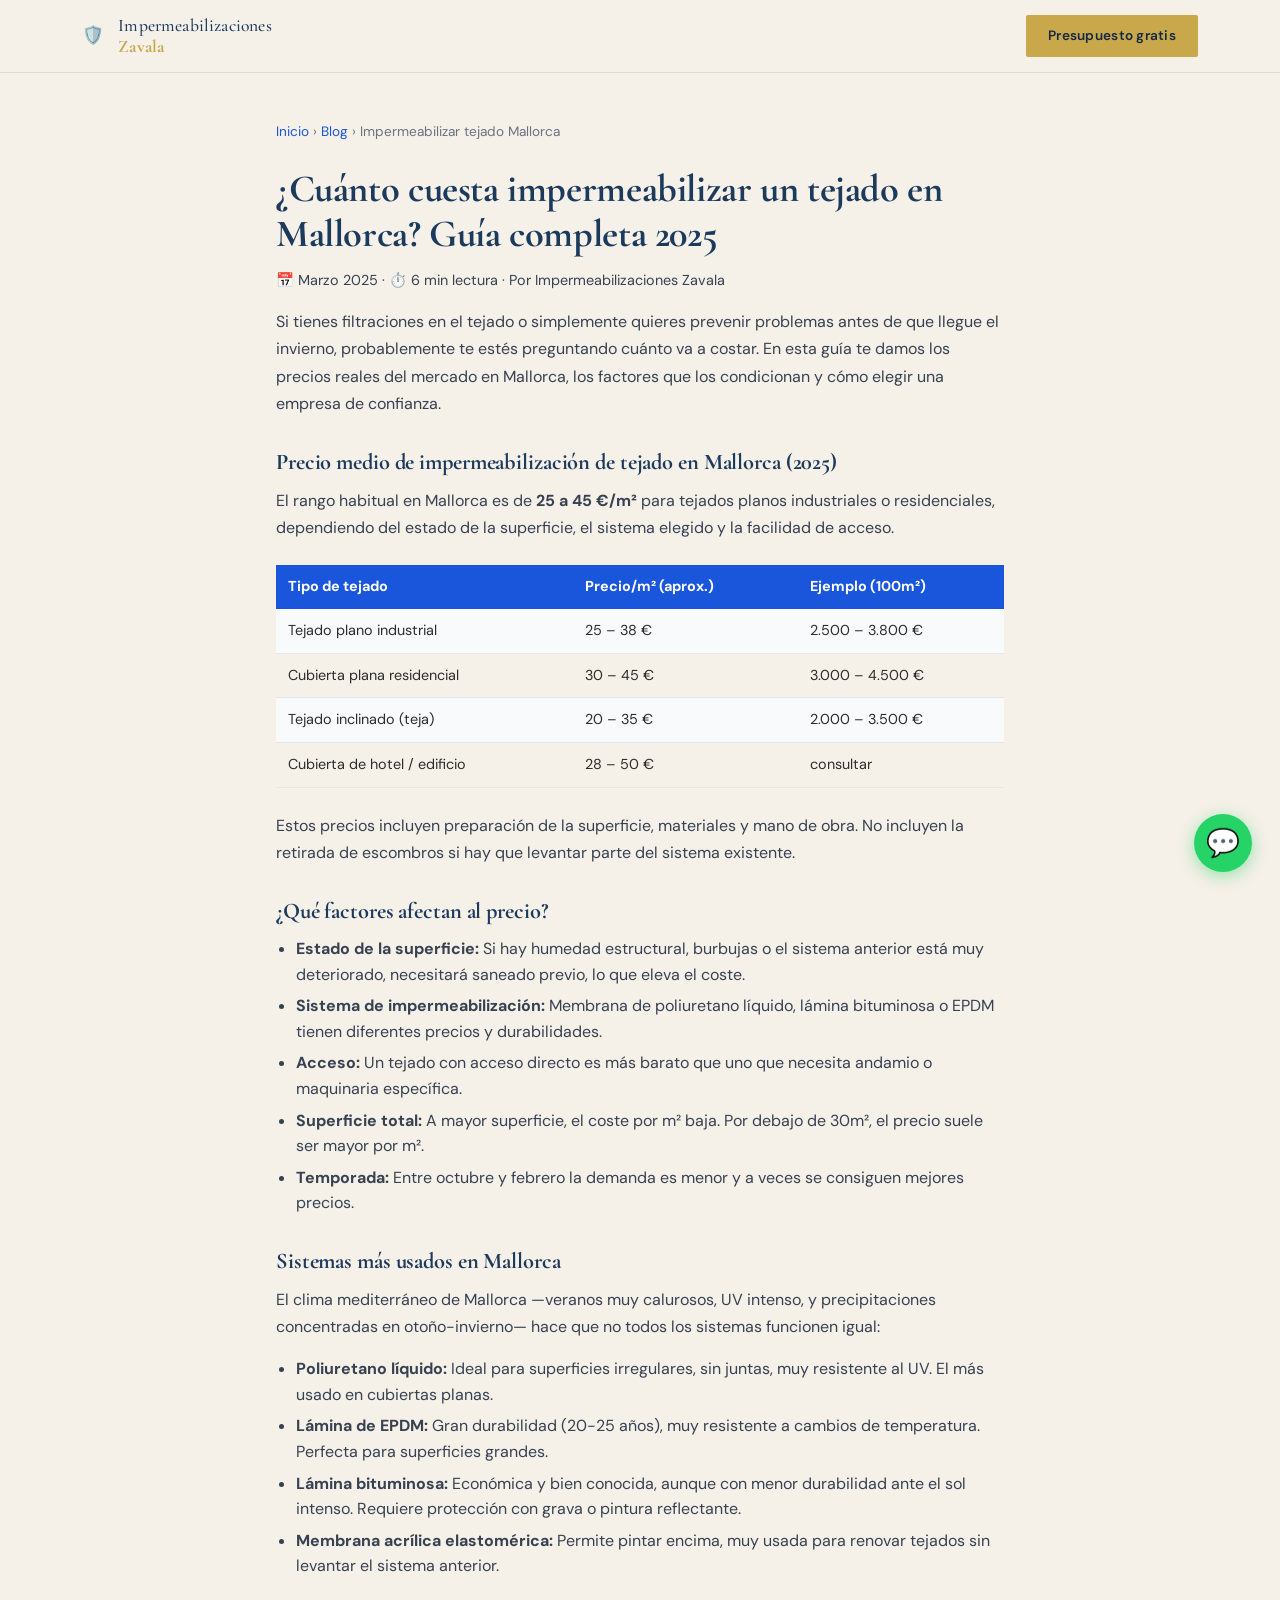
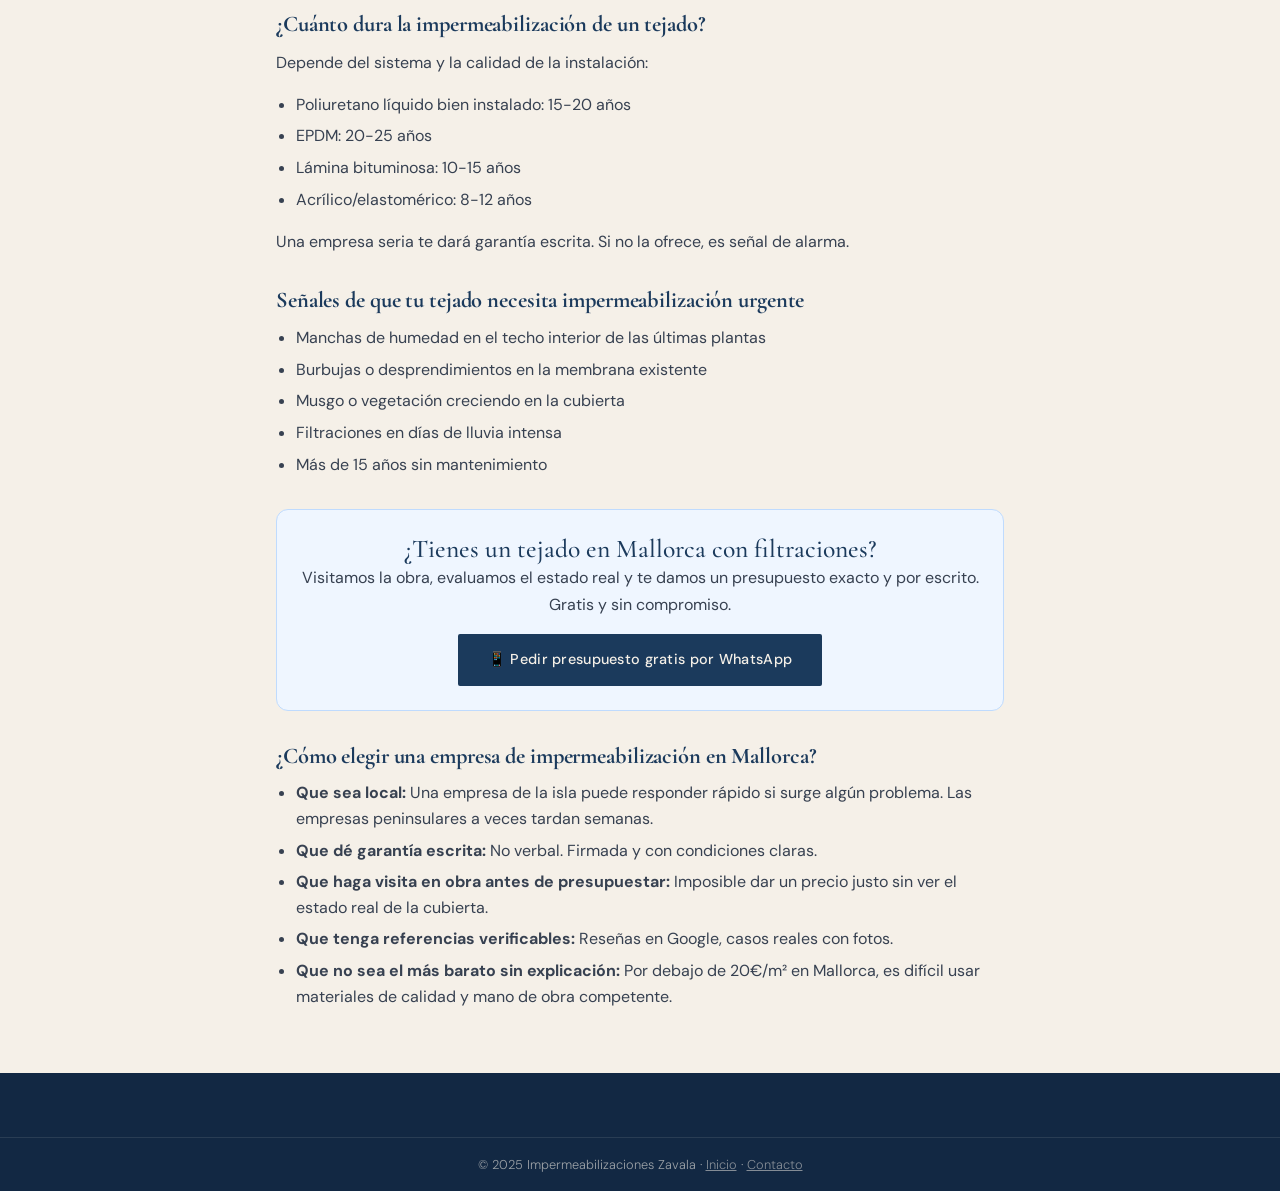
==== commit ea83e86a: "feat: add meta tags and Article JSON-LD to blog post impermeabilizar-tejado" ====
--- a/blog/impermeabilizar-tejado-mallorca.html
+++ b/blog/impermeabilizar-tejado-mallorca.html
@@ -5,6 +5,27 @@
   <meta name="viewport" content="width=device-width, initial-scale=1.0" />
   <title>¿Cuánto cuesta impermeabilizar un tejado en Mallorca? Guía 2025 | Zavala</title>
   <meta name="description" content="Precio real de impermeabilizar un tejado en Mallorca: 25-45€/m². Factores, materiales y cómo elegir empresa. Guía completa actualizada 2025." />
+  <meta name="robots" content="index, follow" />
+  <link rel="canonical" href="https://www.imperzavala.com/blog/impermeabilizar-tejado-mallorca.html" />
+  <link rel="icon" type="image/png" href="/assets/LogoZavala.png" />
+  <link rel="apple-touch-icon" href="/assets/LogoZavala.png" />
+  <!-- Open Graph -->
+  <meta property="og:type" content="article" />
+  <meta property="og:url" content="https://www.imperzavala.com/blog/impermeabilizar-tejado-mallorca.html" />
+  <meta property="og:title" content="¿Cuánto cuesta impermeabilizar un tejado en Mallorca? Guía 2025" />
+  <meta property="og:description" content="Precio real de impermeabilizar un tejado en Mallorca: 25-45€/m². Factores, materiales y cómo elegir empresa. Guía completa actualizada 2025." />
+  <meta property="og:image" content="https://www.imperzavala.com/assets/og-image.jpg" />
+  <meta property="og:image:width" content="1200" />
+  <meta property="og:image:height" content="630" />
+  <meta property="og:image:alt" content="Impermeabilizaciones Zavala — Guía de precios para tejados en Mallorca" />
+  <meta property="og:locale" content="es_ES" />
+  <meta property="og:site_name" content="Impermeabilizaciones Zavala" />
+  <meta property="article:published_time" content="2025-01-01T00:00:00+01:00" />
+  <!-- Twitter / X Card -->
+  <meta name="twitter:card" content="summary_large_image" />
+  <meta name="twitter:title" content="¿Cuánto cuesta impermeabilizar un tejado en Mallorca? Guía 2025" />
+  <meta name="twitter:description" content="Precio real: 25-45€/m². Factores, materiales y cómo elegir empresa. Guía completa 2025." />
+  <meta name="twitter:image" content="https://www.imperzavala.com/assets/og-image.jpg" />
   <link rel="preconnect" href="https://fonts.googleapis.com" />
   <link href="https://fonts.googleapis.com/css2?family=Inter:wght@400;500;600;700;800&display=swap" rel="stylesheet" />
   <link rel="stylesheet" href="../styles.css" />
@@ -24,6 +45,54 @@
     .breadcrumb { font-size: 0.85rem; color: #6b7280; margin-bottom: 24px; }
     .breadcrumb a { color: #1a56db; text-decoration: none; }
   </style>
+  <script type="application/ld+json">
+  [
+    {
+      "@context": "https://schema.org",
+      "@type": "Article",
+      "headline": "¿Cuánto cuesta impermeabilizar un tejado en Mallorca? Guía 2025",
+      "description": "Precio real de impermeabilizar un tejado en Mallorca: 25-45€/m². Factores, materiales y cómo elegir empresa. Guía completa actualizada 2025.",
+      "datePublished": "2025-01-01",
+      "dateModified": "2025-01-01",
+      "author": {
+        "@type": "Organization",
+        "name": "Impermeabilizaciones Zavala",
+        "url": "https://www.imperzavala.com"
+      },
+      "publisher": {
+        "@type": "Organization",
+        "name": "Impermeabilizaciones Zavala",
+        "url": "https://www.imperzavala.com"
+      },
+      "mainEntityOfPage": "https://www.imperzavala.com/blog/impermeabilizar-tejado-mallorca.html",
+      "image": "https://www.imperzavala.com/assets/og-image.jpg"
+    },
+    {
+      "@context": "https://schema.org",
+      "@type": "BreadcrumbList",
+      "itemListElement": [
+        {
+          "@type": "ListItem",
+          "position": 1,
+          "name": "Inicio",
+          "item": "https://www.imperzavala.com/"
+        },
+        {
+          "@type": "ListItem",
+          "position": 2,
+          "name": "Blog",
+          "item": "https://www.imperzavala.com/#blog"
+        },
+        {
+          "@type": "ListItem",
+          "position": 3,
+          "name": "¿Cuánto cuesta impermeabilizar un tejado en Mallorca?",
+          "item": "https://www.imperzavala.com/blog/impermeabilizar-tejado-mallorca.html"
+        }
+      ]
+    }
+  ]
+  </script>
 </head>
 <body>
   <header class="header">
--- a/styles.css
+++ b/styles.css
@@ -12,7 +12,6 @@
 }
 
 :root {
-  /* Architectural/Premium palette */
   --color-cream: #F5F0E8;
   --color-cream-dark: #EDE8DF;
   --color-blue: #1B3A5C;
@@ -28,11 +27,9 @@
   --color-border: rgba(27,58,92,0.12);
   --color-whatsapp: #25d366;
 
-  /* Fonts */
   --font-heading: 'Cormorant Garamond', Georgia, serif;
   --font-body: 'DM Sans', system-ui, -apple-system, sans-serif;
 
-  /* Spacing */
   --space-1: 8px;
   --space-2: 16px;
   --space-3: 24px;
@@ -62,7 +59,16 @@
   to { opacity: 1; }
 }
 
-/* Scroll-triggered classes (set by IntersectionObserver) */
+@keyframes logoGlow {
+  0%, 100% { filter: drop-shadow(0 0 20px rgba(201,168,76,0.2)); }
+  50% { filter: drop-shadow(0 0 40px rgba(201,168,76,0.4)); }
+}
+
+@keyframes shimmer {
+  0% { background-position: -200% center; }
+  100% { background-position: 200% center; }
+}
+
 .reveal {
   opacity: 0;
   transform: translateY(24px);
@@ -73,7 +79,6 @@
   transform: translateY(0);
 }
 
-/* Stagger helpers */
 .reveal-delay-1 { transition-delay: 0.1s; }
 .reveal-delay-2 { transition-delay: 0.2s; }
 .reveal-delay-3 { transition-delay: 0.3s; }
@@ -122,19 +127,20 @@
   background: rgba(245,240,232,0.97);
   backdrop-filter: blur(12px);
   border-bottom: 1px solid var(--color-border);
+  transition: box-shadow 0.3s ease;
 }
 
 .nav {
   display: flex;
   align-items: center;
   justify-content: space-between;
-  height: 68px;
+  height: 72px;
 }
 
 .logo {
   display: flex;
   align-items: center;
-  gap: var(--space-2);
+  gap: 14px;
   text-decoration: none;
   color: var(--color-blue);
   font-family: var(--font-heading);
@@ -143,12 +149,31 @@
   letter-spacing: 0.01em;
 }
 .logo-img {
-  height: 44px;
+  height: 46px;
   width: auto;
   object-fit: contain;
-  border-radius: 3px;
+  filter: drop-shadow(0 2px 6px rgba(27,58,92,0.15));
+  transition: filter 0.3s ease, transform 0.3s ease;
+}
+.logo:hover .logo-img {
+  filter: drop-shadow(0 4px 12px rgba(201,168,76,0.35));
+  transform: scale(1.04);
+}
+.logo-text {
+  display: flex;
+  flex-direction: column;
+  line-height: 1.2;
 }
 .logo-text strong { color: var(--color-gold); }
+.logo-text .logo-tagline {
+  font-family: var(--font-body);
+  font-size: 0.6rem;
+  font-weight: 400;
+  letter-spacing: 0.15em;
+  text-transform: uppercase;
+  color: var(--color-text-muted);
+  margin-top: 2px;
+}
 
 .nav-links {
   display: none;
@@ -180,12 +205,8 @@
   transition: transform 0.25s ease;
   transform-origin: left;
 }
-.nav-links a:hover {
-  color: var(--color-blue-dark);
-}
-.nav-links a:hover::after {
-  transform: scaleX(1);
-}
+.nav-links a:hover { color: var(--color-blue-dark); }
+.nav-links a:hover::after { transform: scaleX(1); }
 
 .nav-toggle {
   background: none;
@@ -245,6 +266,18 @@
   transform: translateY(-2px);
   box-shadow: var(--shadow-md);
 }
+.btn-gold {
+  background: var(--color-gold);
+  color: var(--color-blue-dark);
+  border-color: var(--color-gold);
+  font-weight: 600;
+}
+.btn-gold:hover {
+  background: var(--color-gold-dark);
+  border-color: var(--color-gold-dark);
+  transform: translateY(-2px);
+  box-shadow: 0 8px 32px rgba(201,168,76,0.3);
+}
 .btn-outline {
   background: transparent;
   border-color: var(--color-cream);
@@ -252,6 +285,16 @@
 }
 .btn-outline:hover {
   background: rgba(245,240,232,0.12);
+  transform: translateY(-2px);
+}
+.btn-outline-dark {
+  background: transparent;
+  border-color: var(--color-blue);
+  color: var(--color-blue);
+}
+.btn-outline-dark:hover {
+  background: var(--color-blue);
+  color: var(--color-cream);
   transform: translateY(-2px);
 }
 .btn-nav {
@@ -272,70 +315,100 @@
 .btn-full { width: 100%; }
 
 /* ============================================
-   HERO — full-screen premium with real photo
+   HERO — Centered, logo-focused, elegant
    ============================================ */
 .hero {
   position: relative;
   min-height: 100vh;
   display: flex;
   align-items: center;
+  justify-content: center;
   background: var(--color-blue-dark);
   overflow: hidden;
+}
+.hero-bg {
+  position: absolute;
+  inset: 0;
+  background-size: cover;
+  background-position: center;
+  opacity: 0.15;
 }
 .hero-overlay {
   position: absolute;
   inset: 0;
-  background: linear-gradient(135deg, rgba(18,40,67,0.82) 0%, rgba(27,58,92,0.65) 100%);
+  background: radial-gradient(ellipse at center, rgba(18,40,67,0.6) 0%, rgba(18,40,67,0.95) 70%);
   z-index: 0;
 }
-/* Gold accent bottom border */
 .hero::after {
   content: '';
   position: absolute;
   bottom: 0;
   left: 0;
   right: 0;
-  height: 4px;
-  background: var(--color-gold);
+  height: 3px;
+  background: linear-gradient(90deg, transparent, var(--color-gold), transparent);
   z-index: 2;
 }
 .hero-content {
   position: relative;
   z-index: 1;
   text-align: center;
-  padding: var(--space-12) 0 var(--space-8);
-}
+  padding: var(--space-8) 0;
+  max-width: 720px;
+}
+
+.hero-logo {
+  width: 140px;
+  height: auto;
+  margin: 0 auto var(--space-4);
+  display: block;
+  animation: logoGlow 4s ease-in-out infinite;
+  filter: drop-shadow(0 0 24px rgba(201,168,76,0.25));
+}
+
+.hero-divider {
+  display: block;
+  width: 60px;
+  height: 1px;
+  background: var(--color-gold);
+  margin: 0 auto var(--space-3);
+  opacity: 0.6;
+}
+
 .hero-badge {
   display: inline-block;
-  border: 1px solid rgba(201,168,76,0.5);
+  border: 1px solid rgba(201,168,76,0.4);
   color: var(--color-gold-light);
   font-family: var(--font-body);
-  font-size: 0.8rem;
+  font-size: 0.72rem;
   font-weight: 400;
-  letter-spacing: 0.18em;
+  letter-spacing: 0.22em;
   text-transform: uppercase;
-  padding: 7px 20px;
+  padding: 6px 20px;
   border-radius: var(--radius-sm);
   margin-bottom: var(--space-4);
 }
 .hero-title {
   font-family: var(--font-heading);
-  font-size: clamp(2.5rem, 6vw, 5.5rem);
-  font-weight: 300;
-  color: #fff;
+  font-size: clamp(2.4rem, 5.5vw, 4.5rem);
+  font-weight: 300;
+  color: var(--color-cream);
   line-height: 1.1;
-  margin-bottom: var(--space-2);
+  margin-bottom: var(--space-3);
   letter-spacing: -0.01em;
 }
-.hero-title .accent { color: var(--color-gold-light); font-style: italic; }
+.hero-title .accent {
+  color: var(--color-gold-light);
+  font-style: italic;
+}
 .hero-sub {
   font-family: var(--font-body);
   font-size: 1.05rem;
   font-weight: 300;
-  color: rgba(255,255,255,0.75);
-  max-width: 560px;
+  color: rgba(245,240,232,0.7);
+  max-width: 520px;
   margin: 0 auto var(--space-5);
-  line-height: 1.7;
+  line-height: 1.75;
 }
 .hero-ctas {
   display: flex;
@@ -344,30 +417,28 @@
   flex-wrap: wrap;
   margin-bottom: var(--space-5);
 }
-.btn-primary.btn-lg {
-  background: var(--color-gold);
-  border-color: var(--color-gold);
-  color: var(--color-blue-dark);
-  font-weight: 600;
-}
-.btn-primary.btn-lg:hover {
-  background: var(--color-gold-dark);
-  border-color: var(--color-gold-dark);
+.hero-ctas .btn-gold {
+  padding: 16px 36px;
+  font-size: 1rem;
+}
+.hero-ctas .btn-outline {
+  padding: 16px 36px;
+  font-size: 1rem;
 }
 .hero-trust {
   display: flex;
-  gap: var(--space-2);
+  gap: 10px;
   justify-content: center;
   flex-wrap: wrap;
   font-family: var(--font-body);
-  font-size: 0.82rem;
-  font-weight: 300;
-  color: rgba(255,255,255,0.6);
-  letter-spacing: 0.03em;
+  font-size: 0.78rem;
+  font-weight: 300;
+  color: rgba(245,240,232,0.5);
+  letter-spacing: 0.04em;
 }
 .hero-trust span {
-  padding: 4px 14px;
-  border: 1px solid rgba(255,255,255,0.15);
+  padding: 5px 14px;
+  border: 1px solid rgba(245,240,232,0.1);
   border-radius: 2px;
 }
 
@@ -395,14 +466,13 @@
   font-weight: 300;
   line-height: 1.7;
 }
-
-/* Gold divider under section titles */
-.section-divider {
+.section-divider,
+.galeria-divider {
   display: block;
   width: 48px;
   height: 2px;
   background: var(--color-gold);
-  margin: 0 auto var(--space-6);
+  margin: 0 auto var(--space-5);
 }
 
 /* ============================================
@@ -414,7 +484,7 @@
   gap: var(--space-3);
 }
 .service-card {
-  background: var(--color-cream);
+  background: var(--color-white);
   border-left: 3px solid var(--color-gold);
   border-radius: var(--radius-sm);
   padding: var(--space-5) var(--space-5) var(--space-4);
@@ -426,9 +496,7 @@
   box-shadow: var(--shadow-md);
   transform: translateY(-3px);
 }
-.service-card.featured {
-  border-left-color: var(--color-blue);
-}
+.service-card.featured { border-left-color: var(--color-blue); }
 .service-badge {
   position: absolute;
   top: -10px;
@@ -456,9 +524,7 @@
   display: block;
   transition: transform 0.4s ease;
 }
-.service-card:hover .service-img img {
-  transform: scale(1.04);
-}
+.service-card:hover .service-img img { transform: scale(1.04); }
 .service-icon { font-size: 2rem; margin-bottom: var(--space-2); }
 .service-card h3 {
   font-family: var(--font-heading);
@@ -500,7 +566,7 @@
   margin-bottom: var(--space-3);
 }
 .price-card {
-  background: var(--color-cream);
+  background: var(--color-white);
   border-left: 3px solid var(--color-gold);
   border-radius: var(--radius-sm);
   padding: var(--space-4) var(--space-5);
@@ -557,7 +623,7 @@
    ============================================ */
 .cases-grid { display: grid; gap: var(--space-5); }
 .case-card {
-  background: var(--color-cream);
+  background: var(--color-white);
   border-radius: var(--radius-sm);
   overflow: hidden;
   box-shadow: var(--shadow);
@@ -571,6 +637,13 @@
 .case-img { flex: 1; position: relative; display: flex; align-items: flex-end; padding: 12px; }
 .case-img.before { background: #fde8e8; }
 .case-img.after { background: #e8f5e9; }
+.case-img img {
+  width: 100%;
+  height: 100%;
+  object-fit: cover;
+  display: block;
+  border-radius: var(--radius-sm);
+}
 .case-label {
   position: absolute;
   top: 8px;
@@ -620,7 +693,7 @@
 .cases-cta { text-align: center; margin-top: var(--space-5); }
 
 /* ============================================
-   GALLERY — asymmetric grid with zoom hover
+   GALLERY
    ============================================ */
 .galeria-section {
   padding: var(--space-12) 0;
@@ -646,10 +719,7 @@
   grid-auto-rows: 240px;
   gap: 3px;
 }
-/* Asymmetric: every 7th item spans 2 columns */
-.galeria-grid img:nth-child(7n+1) {
-  grid-column: span 2;
-}
+.galeria-grid img:nth-child(7n+1),
 .galeria-grid img:nth-child(7n+4) {
   grid-column: span 2;
 }
@@ -667,17 +737,106 @@
   z-index: 1;
   position: relative;
 }
-/* Gold accent border for gallery section heading */
-.galeria-divider {
-  display: block;
-  width: 48px;
-  height: 2px;
-  background: var(--color-gold);
-  margin: 0 auto var(--space-5);
-}
-
-/* ============================================
-   GUARANTEE
+
+/* ============================================
+   PROCESO (How we work)
+   ============================================ */
+.proceso-section {
+  padding: var(--space-12) 0;
+  background: var(--color-cream);
+}
+.proceso-section h2 {
+  text-align: center;
+  margin-bottom: 8px;
+}
+.proceso-section > .container > p {
+  text-align: center;
+  color: var(--color-text-light);
+  margin-bottom: 56px;
+  font-family: var(--font-body);
+  font-size: 1rem;
+}
+.proceso-steps {
+  display: grid;
+  grid-template-columns: repeat(2, 1fr);
+  gap: 24px;
+}
+.step {
+  text-align: center;
+  padding: var(--space-4) var(--space-3);
+  background: var(--color-white);
+  border-radius: var(--radius);
+  box-shadow: var(--shadow);
+  transition: box-shadow 0.25s, transform 0.25s;
+}
+.step:hover {
+  box-shadow: var(--shadow-md);
+  transform: translateY(-3px);
+}
+.step-icon {
+  font-size: 2.5rem;
+  margin-bottom: var(--space-2);
+}
+.step h3 {
+  color: var(--color-blue);
+  margin-bottom: 12px;
+  font-size: 1.3rem;
+}
+.step p {
+  color: var(--color-text-light);
+  font-family: var(--font-body);
+  font-size: 0.95rem;
+  line-height: 1.6;
+}
+
+/* ============================================
+   GUARANTEE BADGE (highlight strip)
+   ============================================ */
+.guarantee-highlight {
+  padding: var(--space-8) 0;
+  background: var(--color-blue);
+  text-align: center;
+}
+.guarantee-highlight-inner {
+  display: inline-flex;
+  align-items: center;
+  gap: 24px;
+  background: rgba(255,255,255,0.06);
+  border: 1px solid rgba(201,168,76,0.35);
+  border-radius: 8px;
+  padding: var(--space-4) var(--space-6);
+  flex-wrap: wrap;
+  justify-content: center;
+}
+.guarantee-highlight-icon {
+  font-size: 4rem;
+  line-height: 1;
+}
+.guarantee-highlight-text {
+  text-align: left;
+}
+.guarantee-highlight-num {
+  font-family: var(--font-heading);
+  font-size: 3rem;
+  font-weight: 600;
+  color: var(--color-gold);
+  line-height: 1;
+}
+.guarantee-highlight-label {
+  font-family: var(--font-body);
+  font-size: 1.1rem;
+  color: rgba(245,240,232,0.85);
+  margin-top: 4px;
+}
+.guarantee-highlight-sub {
+  font-family: var(--font-body);
+  font-size: 0.85rem;
+  color: rgba(245,240,232,0.5);
+  margin-top: 4px;
+}
+
+/* ============================================
+   GUARANTEE SECTION
    ============================================ */
 .guarantee-grid { display: grid; gap: var(--space-5); }
 .guarantee-main {
@@ -758,7 +917,7 @@
   margin-bottom: var(--space-4);
 }
 .review-card {
-  background: var(--color-cream);
+  background: var(--color-white);
   border-left: 3px solid var(--color-gold);
   border-radius: var(--radius-sm);
   padding: var(--space-4);
@@ -767,7 +926,7 @@
 }
 .review-card:hover { box-shadow: var(--shadow-md); }
 .review-stars { font-size: 1rem; margin-bottom: 12px; letter-spacing: 2px; }
-.review-card p {
+.review-card > p {
   color: var(--color-text);
   font-family: var(--font-heading);
   font-style: italic;
@@ -799,7 +958,7 @@
    ============================================ */
 .blog-grid { display: grid; gap: var(--space-3); }
 .blog-card {
-  background: var(--color-cream);
+  background: var(--color-white);
   border-left: 3px solid var(--color-gold);
   border-radius: var(--radius-sm);
   padding: var(--space-4);
@@ -841,7 +1000,7 @@
   color: var(--color-blue);
   margin-bottom: 12px;
 }
-.contact-info p { color: var(--color-text-light); font-family: var(--font-body); font-weight: 300; margin-bottom: var(--space-4); }
+.contact-info > p { color: var(--color-text-light); font-family: var(--font-body); font-weight: 300; margin-bottom: var(--space-4); }
 .contact-channels { display: flex; flex-direction: column; gap: 12px; margin-bottom: var(--space-3); }
 .contact-btn {
   display: flex;
@@ -872,7 +1031,7 @@
   color: var(--color-text-muted);
 }
 .contact-form-wrap {
-  background: var(--color-cream);
+  background: var(--color-white);
   border-radius: var(--radius-sm);
   padding: var(--space-5);
   box-shadow: var(--shadow-lg);
@@ -886,36 +1045,13 @@
   color: var(--color-blue);
   margin-bottom: var(--space-3);
 }
-.form-group { margin-bottom: var(--space-2); }
-.form-group label {
-  display: block;
-  font-family: var(--font-body);
-  font-size: 0.875rem;
-  font-weight: 500;
-  margin-bottom: 6px;
-  color: var(--color-blue);
-  letter-spacing: 0.02em;
-}
-.form-group input,
-.form-group select,
-.form-group textarea {
-  width: 100%;
-  padding: 10px 14px;
-  border: 1px solid rgba(27,58,92,0.15);
-  border-radius: var(--radius-sm);
+.contact-form p {
+  color: var(--color-text-light);
   font-family: var(--font-body);
   font-size: 0.95rem;
   font-weight: 300;
-  color: var(--color-text);
-  background: #fff;
-  transition: border-color 0.2s, box-shadow 0.2s;
-}
-.form-group input:focus,
-.form-group select:focus,
-.form-group textarea:focus {
-  outline: none;
-  border-color: var(--color-gold);
-  box-shadow: 0 0 0 3px rgba(201,168,76,0.12);
+  line-height: 1.6;
+  margin-bottom: 1.5rem;
 }
 .form-note {
   font-family: var(--font-body);
@@ -924,6 +1060,42 @@
   color: var(--color-text-muted);
   text-align: center;
   margin-top: 10px;
+}
+
+/* ============================================
+   LIGHTBOX
+   ============================================ */
+.lightbox {
+  display: none;
+  position: fixed;
+  inset: 0;
+  background: rgba(0,0,0,0.93);
+  z-index: 10000;
+  align-items: center;
+  justify-content: center;
+  cursor: pointer;
+}
+.lightbox-close {
+  position: absolute;
+  top: 20px;
+  right: 28px;
+  color: #fff;
+  font-size: 2.5rem;
+  cursor: pointer;
+  z-index: 10001;
+  font-family: var(--font-heading);
+  line-height: 1;
+  background: none;
+  border: none;
+  transition: color 0.2s;
+}
+.lightbox-close:hover { color: var(--color-gold); }
+.lightbox-img {
+  max-width: 90vw;
+  max-height: 90vh;
+  object-fit: contain;
+  border: 2px solid var(--color-gold);
+  display: block;
 }
 
 /* ============================================
@@ -938,6 +1110,18 @@
 .footer-brand span { color: var(--color-cream); font-size: 1rem; font-family: var(--font-heading); font-weight: 400; }
 .footer-brand strong { color: var(--color-gold); }
 .footer-brand p { font-family: var(--font-body); font-size: 0.875rem; font-weight: 300; margin-top: var(--space-1); }
+.footer-logo-img {
+  height: 52px;
+  width: auto;
+  object-fit: contain;
+  margin-bottom: 12px;
+  display: block;
+  filter: drop-shadow(0 2px 8px rgba(0,0,0,0.3));
+  transition: filter 0.3s ease;
+}
+.footer-brand:hover .footer-logo-img {
+  filter: drop-shadow(0 4px 16px rgba(201,168,76,0.4));
+}
 .footer-links h4 { color: var(--color-cream); font-family: var(--font-heading); font-size: 1rem; font-weight: 500; margin-bottom: 12px; }
 .footer-links ul { list-style: none; }
 .footer-links ul li { margin-bottom: 6px; }
@@ -956,7 +1140,6 @@
   font-weight: 300;
 }
 .footer-bottom a { color: rgba(245,240,232,0.5); }
-.footer-logo-img { height: 44px; width: auto; object-fit: contain; border-radius: 3px; margin-bottom: 8px; display: block; }
 
 /* ============================================
    FLOATING WHATSAPP BUTTON
@@ -986,14 +1169,75 @@
 }
 
 /* ============================================
-   CASE IMAGES
-   ============================================ */
-.case-img img {
-  width: 100%;
-  height: 100%;
-  object-fit: cover;
-  display: block;
-  border-radius: var(--radius-sm);
+   STICKY MOBILE CTA
+   ============================================ */
+.sticky-cta {
+  position: fixed;
+  bottom: 0;
+  left: 0;
+  right: 0;
+  display: flex;
+  z-index: 999;
+  background: var(--color-blue-dark);
+}
+.sticky-cta a {
+  flex: 1;
+  display: flex;
+  align-items: center;
+  justify-content: center;
+  gap: 8px;
+  padding: 14px 8px;
+  font-family: var(--font-body);
+  font-size: 0.85rem;
+  font-weight: 500;
+  text-decoration: none;
+}
+.sticky-cta a:first-child {
+  background: var(--color-blue);
+  color: var(--color-cream);
+  border-right: 1px solid rgba(255,255,255,0.1);
+}
+.sticky-cta a:last-child {
+  background: var(--color-gold);
+  color: var(--color-blue-dark);
+  font-weight: 600;
+}
+
+/* ============================================
+   RESPONSIVE — MOBILE FIXES
+   ============================================ */
+@media (max-width: 767px) {
+  body { padding-bottom: 56px; }
+  .sticky-cta { display: flex; }
+  .wa-float { display: none !important; }
+
+  .hero-logo { width: 100px; }
+  .hero-title { font-size: clamp(2rem, 8vw, 3.5rem) !important; }
+  .hero-ctas { flex-direction: column; gap: 12px; }
+  .hero-ctas .btn { width: 100%; }
+
+  .proceso-steps { grid-template-columns: repeat(2, 1fr) !important; gap: 16px !important; }
+  .galeria-grid {
+    grid-template-columns: 1fr !important;
+    grid-auto-rows: auto !important;
+  }
+  .galeria-grid img {
+    aspect-ratio: 4/3 !important;
+    width: 100% !important;
+    height: auto !important;
+  }
+  .galeria-grid img:nth-child(7n+1),
+  .galeria-grid img:nth-child(7n+4) {
+    grid-column: span 1 !important;
+  }
+
+  .reviews-grid { grid-template-columns: 1fr !important; }
+  .prices-grid { grid-template-columns: 1fr !important; }
+  .cases-grid { grid-template-columns: 1fr !important; }
+  .container { padding: 0 16px !important; }
+
+  .guarantee-highlight-inner { padding: var(--space-3); gap: 16px; }
+  .guarantee-highlight-num { font-size: 2.2rem; }
 }
 
 /* ============================================
@@ -1010,8 +1254,10 @@
   .footer-content { grid-template-columns: 2fr 1fr 1fr 1.5fr; }
   .guarantee-grid { grid-template-columns: 1fr 1fr; align-items: start; }
   .galeria-grid { grid-template-columns: repeat(4, 1fr); grid-auto-rows: 220px; }
-  .galeria-grid img:nth-child(7n+1),
-  .galeria-grid img:nth-child(7n+4) { grid-column: span 2; }
+  .proceso-steps { grid-template-columns: repeat(4, 1fr); }
+
+  .sticky-cta { display: none !important; }
+  .wa-float { display: flex !important; }
 }
 
 /* ============================================
@@ -1020,5 +1266,5 @@
 @media (min-width: 1024px) {
   .services-grid { grid-template-columns: repeat(4, 1fr); }
   .container { padding: 0 var(--space-4); }
-}
-
+  .hero-logo { width: 160px; }
+}
